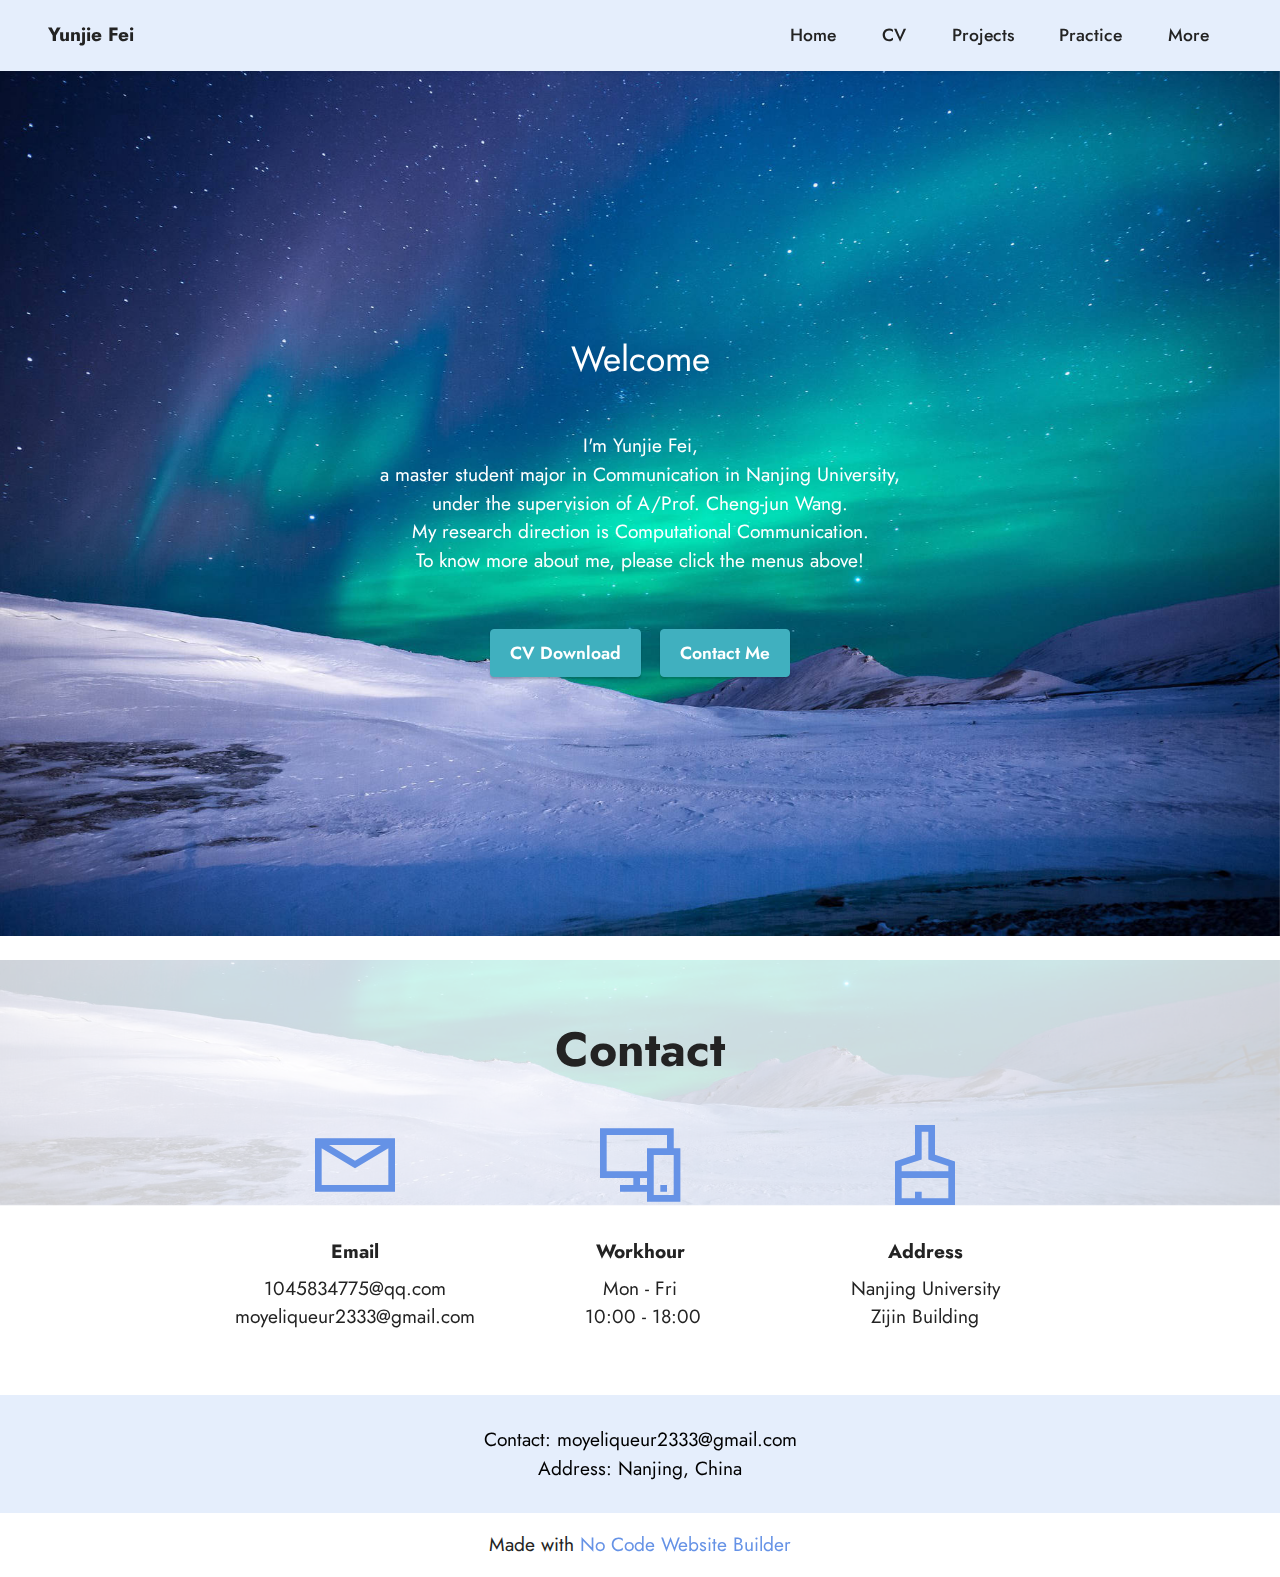
==== yunjiefei.github.io/index.html @ 1ffceb38 "Add files via upload" ====
<!DOCTYPE html>
<html  >
<head>
  <!-- Site made with Mobirise Website Builder v5.6.13, https://mobirise.com -->
  <meta charset="UTF-8">
  <meta http-equiv="X-UA-Compatible" content="IE=edge">
  <meta name="generator" content="Mobirise v5.6.13, mobirise.com">
  <meta name="twitter:card" content="summary_large_image"/>
  <meta name="twitter:image:src" content="">
  <meta property="og:image" content="">
  <meta name="twitter:title" content="Home">
  <meta name="viewport" content="width=device-width, initial-scale=1, minimum-scale=1">
  <link rel="shortcut icon" href="assets/images/logo.png" type="image/x-icon">
  <meta name="description" content="">
  
  
  <title>Home</title>
  <link rel="stylesheet" href="assets/web/assets/mobirise-icons2/mobirise2.css">
  <link rel="stylesheet" href="assets/bootstrap/css/bootstrap.min.css">
  <link rel="stylesheet" href="assets/bootstrap/css/bootstrap-grid.min.css">
  <link rel="stylesheet" href="assets/bootstrap/css/bootstrap-reboot.min.css">
  <link rel="stylesheet" href="assets/parallax/jarallax.css">
  <link rel="stylesheet" href="assets/dropdown/css/style.css">
  <link rel="stylesheet" href="assets/socicon/css/styles.css">
  <link rel="stylesheet" href="assets/theme/css/style.css">
  <link rel="preload" href="https://fonts.googleapis.com/css?family=Jost:100,200,300,400,500,600,700,800,900,100i,200i,300i,400i,500i,600i,700i,800i,900i&display=swap" as="style" onload="this.onload=null;this.rel='stylesheet'">
  <noscript><link rel="stylesheet" href="https://fonts.googleapis.com/css?family=Jost:100,200,300,400,500,600,700,800,900,100i,200i,300i,400i,500i,600i,700i,800i,900i&display=swap"></noscript>
  <link rel="preload" as="style" href="assets/mobirise/css/mbr-additional.css"><link rel="stylesheet" href="assets/mobirise/css/mbr-additional.css" type="text/css">
  
  
  
  
</head>
<body>
  
  <section data-bs-version="5.1" class="menu menu1 cid-thtM3YUhGp" once="menu" id="menu1-1f">
    

    <nav class="navbar navbar-dropdown navbar-fixed-top navbar-expand-lg">
        <div class="container-fluid">
            <div class="navbar-brand">
                
                <span class="navbar-caption-wrap"><a class="navbar-caption text-black display-7" href="https://mobiri.se">Yunjie Fei</a></span>
            </div>
            <button class="navbar-toggler" type="button" data-toggle="collapse" data-bs-toggle="collapse" data-target="#navbarSupportedContent" data-bs-target="#navbarSupportedContent" aria-controls="navbarNavAltMarkup" aria-expanded="false" aria-label="Toggle navigation">
                <div class="hamburger">
                    <span></span>
                    <span></span>
                    <span></span>
                    <span></span>
                </div>
            </button>
            <div class="collapse navbar-collapse" id="navbarSupportedContent">
                <ul class="navbar-nav nav-dropdown nav-right" data-app-modern-menu="true"><li class="nav-item"><a class="nav-link link text-black text-primary display-4" href="index.html">Home</a></li>
                    <li class="nav-item"><a class="nav-link link text-black text-primary display-4" href="page1.html">CV</a></li><li class="nav-item"><a class="nav-link link text-black text-primary display-4" href="page2.html">Projects</a></li><li class="nav-item"><a class="nav-link link text-black text-primary display-4" href="page3.html">Practice</a></li>
                    <li class="nav-item"><a class="nav-link link text-black text-primary display-4" href="page4.html">More</a>
                    </li></ul>
                
                
            </div>
        </div>
    </nav>
</section>

<section data-bs-version="5.1" class="header1 cid-s48MCQYojq mbr-fullscreen mbr-parallax-background" id="header1-f">

    

    <div class="mbr-overlay" style="opacity: 0; background-color: rgb(255, 255, 255);"></div>

    <div class="align-center container">
        <div class="row justify-content-center">
            <div class="col-12 col-lg-8">
                <h1 class="mbr-section-title mbr-fonts-style mb-3 display-5">Welcome</h1>
                
                <p class="mbr-text mbr-fonts-style display-7"><br>I'm Yunjie Fei, <br>a master student major in Communication in Nanjing University,<br>under the supervision of A/Prof. Cheng-jun Wang.<br>My research direction is Computational Communication.<br>To know more about me, please click the menus above!<br><br></p>
                <div class="mbr-section-btn mt-3"><a class="btn btn-success display-4" href="assets/files/.pdf">CV Download</a> <a class="btn btn-success display-4" href="index.html#features1-l">Contact Me</a></div>
            </div>
        </div>
    </div>
</section>

<section data-bs-version="5.1" class="features1 cid-thstaQ5PA2 mbr-parallax-background" id="features1-l">
    

    
    <div class="mbr-overlay" style="opacity: 0.8; background-color: rgb(255, 255, 255);">
    </div>
    <div class="container">
        <div class="row">
            <div class="col-12 col-lg-9">
                <h3 class="mbr-section-title mbr-fonts-style align-center mb-0 display-2">
                    <strong>Contact</strong></h3>
                
            </div>
        </div>
        <div class="row">
            <div class="card col-12 col-md-6 col-lg-3">
                <div class="card-wrapper">
                    <div class="card-box align-center">
                        <div class="iconfont-wrapper">
                            <span class="mbr-iconfont mobi-mbri-letter mobi-mbri"></span>
                        </div>
                        <h5 class="card-title mbr-fonts-style display-7"><strong>Email</strong></h5>
                        <p class="card-text mbr-fonts-style display-7">1045834775@qq.com<br>moyeliqueur2333@gmail.com</p>
                    </div>
                </div>
            </div>
            <div class="card col-12 col-md-6 col-lg-3">
                <div class="card-wrapper">
                    <div class="card-box align-center">
                        <div class="iconfont-wrapper">
                            <span class="mbr-iconfont mobi-mbri-responsive-2 mobi-mbri"></span>
                        </div>
                        <h5 class="card-title mbr-fonts-style display-7"><strong>Workhour</strong></h5>
                        <p class="card-text mbr-fonts-style display-7">Mon - Fri<br>&nbsp;10:00 - 18:00</p>
                    </div>
                </div>
            </div>
            <div class="card col-12 col-md-6 col-lg-3">
                <div class="card-wrapper">
                    <div class="card-box align-center">
                        <div class="iconfont-wrapper">
                            <span class="mbr-iconfont mobi-mbri-website-theme-2 mobi-mbri"></span>
                        </div>
                        <h5 class="card-title mbr-fonts-style display-7"><strong>Address</strong></h5>
                        <p class="card-text mbr-fonts-style display-7">Nanjing University<br>Zijin&nbsp;Building</p>
                    </div>
                </div>
            </div>
            
        </div>
    </div>
</section>

<section data-bs-version="5.1" class="footer7 cid-thtQmMXb8E" once="footers" id="footer7-1h">

    

    

    <div class="container">
        <div class="media-container-row align-center mbr-white">
            <div class="col-12">
                <p class="mbr-text mb-0 mbr-fonts-style display-7">Contact: moyeliqueur2333@gmail.com<br>Address: Nanjing, China<br></p>
            </div>
        </div>
    </div>
</section><section class="display-7" style="padding: 0;align-items: center;justify-content: center;flex-wrap: wrap;    align-content: center;display: flex;position: relative;height: 4rem;"><a href="https://mobiri.se/2869797" style="flex: 1 1;height: 4rem;position: absolute;width: 100%;z-index: 1;"><img alt="" style="height: 4rem;" src="[data-uri]"></a><p style="margin: 0;text-align: center;" class="display-7">Made with &#8204;</p><a style="z-index:1" href="https://mobirise.com/builder/no-code-website-builder.html">No Code Website Builder</a></section><script src="assets/bootstrap/js/bootstrap.bundle.min.js"></script>  <script src="assets/parallax/jarallax.js"></script>  <script src="assets/smoothscroll/smooth-scroll.js"></script>  <script src="assets/ytplayer/index.js"></script>  <script src="assets/dropdown/js/navbar-dropdown.js"></script>  <script src="assets/theme/js/script.js"></script>  
  
  
</body>
</html>
---- yunjiefei.github.io/assets/web/assets/mobirise-icons2/mobirise2.css ----
@font-face {
  font-family: 'Moririse2';
  font-display: swap;
  src:  url('mobirise2.eot?f2bix4');
  src:  url('mobirise2.eot?f2bix4#iefix') format('embedded-opentype'),
    url('mobirise2.ttf?f2bix4') format('truetype'),
    url('mobirise2.woff?f2bix4') format('woff'),
    url('mobirise2.svg?f2bix4#mobirise2') format('svg');
  font-weight: normal;
  font-style: normal;
}

[class^="mobi-"], [class*=" mobi-"] {
  /* use !important to prevent issues with browser extensions that change fonts */
  font-family: 'Moririse2' !important;
  speak: none;
  font-style: normal;
  font-weight: normal;
  font-variant: normal;
  text-transform: none;
  line-height: 1;

  /* Better Font Rendering =========== */
  -webkit-font-smoothing: antialiased;
  -moz-osx-font-smoothing: grayscale;
}

.mobi-mbri-add-submenu:before {
  content: "\e900";
}
.mobi-mbri-alert:before {
  content: "\e901";
}
.mobi-mbri-align-center:before {
  content: "\e902";
}
.mobi-mbri-align-justify:before {
  content: "\e903";
}
.mobi-mbri-align-left:before {
  content: "\e904";
}
.mobi-mbri-align-right:before {
  content: "\e905";
}
.mobi-mbri-android:before {
  content: "\e906";
}
.mobi-mbri-apple:before {
  content: "\e907";
}
.mobi-mbri-arrow-down:before {
  content: "\e908";
}
.mobi-mbri-arrow-next:before {
  content: "\e909";
}
.mobi-mbri-arrow-prev:before {
  content: "\e90a";
}
.mobi-mbri-arrow-up:before {
  content: "\e90b";
}
.mobi-mbri-bold:before {
  content: "\e90c";
}
.mobi-mbri-bookmark:before {
  content: "\e90d";
}
.mobi-mbri-bootstrap:before {
  content: "\e90e";
}
.mobi-mbri-briefcase:before {
  content: "\e90f";
}
.mobi-mbri-browse:before {
  content: "\e910";
}
.mobi-mbri-bulleted-list:before {
  content: "\e911";
}
.mobi-mbri-calendar:before {
  content: "\e912";
}
.mobi-mbri-camera:before {
  content: "\e913";
}
.mobi-mbri-cart-add:before {
  content: "\e914";
}
.mobi-mbri-cart-full:before {
  content: "\e915";
}
.mobi-mbri-cash:before {
  content: "\e916";
}
.mobi-mbri-change-style:before {
  content: "\e917";
}
.mobi-mbri-chat:before {
  content: "\e918";
}
.mobi-mbri-clock:before {
  content: "\e919";
}
.mobi-mbri-close:before {
  content: "\e91a";
}
.mobi-mbri-cloud:before {
  content: "\e91b";
}
.mobi-mbri-code:before {
  content: "\e91c";
}
.mobi-mbri-contact-form:before {
  content: "\e91d";
}
.mobi-mbri-credit-card:before {
  content: "\e91e";
}
.mobi-mbri-cursor-click:before {
  content: "\e91f";
}
.mobi-mbri-cust-feedback:before {
  content: "\e920";
}
.mobi-mbri-database:before {
  content: "\e921";
}
.mobi-mbri-delivery:before {
  content: "\e922";
}
.mobi-mbri-desktop:before {
  content: "\e923";
}
.mobi-mbri-devices:before {
  content: "\e924";
}
.mobi-mbri-down:before {
  content: "\e925";
}
.mobi-mbri-download-2:before {
  content: "\e926";
}
.mobi-mbri-download:before {
  content: "\e927";
}
.mobi-mbri-drag-n-drop-2:before {
  content: "\e928";
}
.mobi-mbri-drag-n-drop:before {
  content: "\e929";
}
.mobi-mbri-edit-2:before {
  content: "\e92a";
}
.mobi-mbri-edit:before {
  content: "\e92b";
}
.mobi-mbri-error:before {
  content: "\e92c";
}
.mobi-mbri-extension:before {
  content: "\e92d";
}
.mobi-mbri-features:before {
  content: "\e92e";
}
.mobi-mbri-file:before {
  content: "\e92f";
}
.mobi-mbri-flag:before {
  content: "\e930";
}
.mobi-mbri-folder:before {
  content: "\e931";
}
.mobi-mbri-gift:before {
  content: "\e932";
}
.mobi-mbri-github:before {
  content: "\e933";
}
.mobi-mbri-globe-2:before {
  content: "\e934";
}
.mobi-mbri-globe:before {
  content: "\e935";
}
.mobi-mbri-growing-chart:before {
  content: "\e936";
}
.mobi-mbri-hearth:before {
  content: "\e937";
}
.mobi-mbri-help:before {
  content: "\e938";
}
.mobi-mbri-home:before {
  content: "\e939";
}
.mobi-mbri-hot-cup:before {
  content: "\e93a";
}
.mobi-mbri-idea:before {
  content: "\e93b";
}
.mobi-mbri-image-gallery:before {
  content: "\e93c";
}
.mobi-mbri-image-slider:before {
  content: "\e93d";
}
.mobi-mbri-info:before {
  content: "\e93e";
}
.mobi-mbri-italic:before {
  content: "\e93f";
}
.mobi-mbri-key:before {
  content: "\e940";
}
.mobi-mbri-laptop:before {
  content: "\e941";
}
.mobi-mbri-layers:before {
  content: "\e942";
}
.mobi-mbri-left-right:before {
  content: "\e943";
}
.mobi-mbri-left:before {
  content: "\e944";
}
.mobi-mbri-letter:before {
  content: "\e945";
}
.mobi-mbri-like:before {
  content: "\e946";
}
.mobi-mbri-link:before {
  content: "\e947";
}
.mobi-mbri-lock:before {
  content: "\e948";
}
.mobi-mbri-login:before {
  content: "\e949";
}
.mobi-mbri-logout:before {
  content: "\e94a";
}
.mobi-mbri-magic-stick:before {
  content: "\e94b";
}
.mobi-mbri-map-pin:before {
  content: "\e94c";
}
.mobi-mbri-menu:before {
  content: "\e94d";
}
.mobi-mbri-mobile-2:before {
  content: "\e94e";
}
.mobi-mbri-mobile-horizontal:before {
  content: "\e94f";
}
.mobi-mbri-mobile:before {
  content: "\e950";
}
.mobi-mbri-mobirise:before {
  content: "\e951";
}
.mobi-mbri-more-horizontal:before {
  content: "\e952";
}
.mobi-mbri-more-vertical:before {
  content: "\e953";
}
.mobi-mbri-music:before {
  content: "\e954";
}
.mobi-mbri-new-file:before {
  content: "\e955";
}
.mobi-mbri-numbered-list:before {
  content: "\e956";
}
.mobi-mbri-opened-folder:before {
  content: "\e957";
}
.mobi-mbri-pages:before {
  content: "\e958";
}
.mobi-mbri-paper-plane:before {
  content: "\e959";
}
.mobi-mbri-paperclip:before {
  content: "\e95a";
}
.mobi-mbri-phone:before {
  content: "\e95b";
}
.mobi-mbri-photo:before {
  content: "\e95c";
}
.mobi-mbri-photos:before {
  content: "\e95d";
}
.mobi-mbri-pin:before {
  content: "\e95e";
}
.mobi-mbri-play:before {
  content: "\e95f";
}
.mobi-mbri-plus:before {
  content: "\e960";
}
.mobi-mbri-preview:before {
  content: "\e961";
}
.mobi-mbri-print:before {
  content: "\e962";
}
.mobi-mbri-protect:before {
  content: "\e963";
}
.mobi-mbri-question:before {
  content: "\e964";
}
.mobi-mbri-quote-left:before {
  content: "\e965";
}
.mobi-mbri-quote-right:before {
  content: "\e966";
}
.mobi-mbri-redo:before {
  content: "\e967";
}
.mobi-mbri-refresh:before {
  content: "\e968";
}
.mobi-mbri-responsive-2:before {
  content: "\e969";
}
.mobi-mbri-responsive:before {
  content: "\e96a";
}
.mobi-mbri-right:before {
  content: "\e96b";
}
.mobi-mbri-rocket:before {
  content: "\e96c";
}
.mobi-mbri-sad-face:before {
  content: "\e96d";
}
.mobi-mbri-sale:before {
  content: "\e96e";
}
.mobi-mbri-save:before {
  content: "\e96f";
}
.mobi-mbri-search:before {
  content: "\e970";
}
.mobi-mbri-setting-2:before {
  content: "\e971";
}
.mobi-mbri-setting-3:before {
  content: "\e972";
}
.mobi-mbri-setting:before {
  content: "\e973";
}
.mobi-mbri-share:before {
  content: "\e974";
}
.mobi-mbri-shopping-bag:before {
  content: "\e975";
}
.mobi-mbri-shopping-basket:before {
  content: "\e976";
}
.mobi-mbri-shopping-cart:before {
  content: "\e977";
}
.mobi-mbri-sites:before {
  content: "\e978";
}
.mobi-mbri-smile-face:before {
  content: "\e979";
}
.mobi-mbri-speed:before {
  content: "\e97a";
}
.mobi-mbri-star:before {
  content: "\e97b";
}
.mobi-mbri-success:before {
  content: "\e97c";
}
.mobi-mbri-sun:before {
  content: "\e97d";
}
.mobi-mbri-sun2:before {
  content: "\e97e";
}
.mobi-mbri-tablet-vertical:before {
  content: "\e97f";
}
.mobi-mbri-tablet:before {
  content: "\e980";
}
.mobi-mbri-target:before {
  content: "\e981";
}
.mobi-mbri-timer:before {
  content: "\e982";
}
.mobi-mbri-to-ftp:before {
  content: "\e983";
}
.mobi-mbri-to-local-drive:before {
  content: "\e984";
}
.mobi-mbri-touch-swipe:before {
  content: "\e985";
}
.mobi-mbri-touch:before {
  content: "\e986";
}
.mobi-mbri-trash:before {
  content: "\e987";
}
.mobi-mbri-underline:before {
  content: "\e988";
}
.mobi-mbri-undo:before {
  content: "\e989";
}
.mobi-mbri-unlink:before {
  content: "\e98a";
}
.mobi-mbri-unlock:before {
  content: "\e98b";
}
.mobi-mbri-up-down:before {
  content: "\e98c";
}
.mobi-mbri-up:before {
  content: "\e98d";
}
.mobi-mbri-update:before {
  content: "\e98e";
}
.mobi-mbri-upload-2:before {
  content: "\e98f";
}
.mobi-mbri-upload:before {
  content: "\e990";
}
.mobi-mbri-user-2:before {
  content: "\e991";
}
.mobi-mbri-user:before {
  content: "\e992";
}
.mobi-mbri-users:before {
  content: "\e993";
}
.mobi-mbri-video-play:before {
  content: "\e994";
}
.mobi-mbri-video:before {
  content: "\e995";
}
.mobi-mbri-watch:before {
  content: "\e996";
}
.mobi-mbri-website-theme-2:before {
  content: "\e997";
}
.mobi-mbri-website-theme:before {
  content: "\e998";
}
.mobi-mbri-wifi:before {
  content: "\e999";
}
.mobi-mbri-windows:before {
  content: "\e99a";
}
.mobi-mbri-zoom-in:before {
  content: "\e99b";
}
.mobi-mbri-zoom-out:before {
  content: "\e99c";
}
---- yunjiefei.github.io/assets/parallax/jarallax.css ----
.jarallax {
    position: relative;
    z-index: 0;
}
.jarallax > .jarallax-img {
    position: absolute;
    object-fit: cover;
    /* support for plugin https://github.com/bfred-it/object-fit-images */
    font-family: 'object-fit: cover;';
    top: 0;
    left: 0;
    width: 100%;
    height: 100%;
    z-index: -1;
}
---- yunjiefei.github.io/assets/dropdown/css/style.css ----
.navbar-dropdown {
  left: 0;
  padding: 0;
  position: absolute;
  right: 0;
  top: 0;
  transition: all 0.45s ease;
  z-index: 1030;
  background: #282828; }
  .navbar-dropdown .navbar-logo {
    margin-right: 0.8rem;
    transition: margin 0.3s ease-in-out;
    vertical-align: middle; }
    .navbar-dropdown .navbar-logo img {
      height: 3.125rem;
      transition: all 0.3s ease-in-out; }
    .navbar-dropdown .navbar-logo.mbr-iconfont {
      font-size: 3.125rem;
      line-height: 3.125rem; }
  .navbar-dropdown .navbar-caption {
    font-weight: 700;
    white-space: normal;
    vertical-align: -4px;
    line-height: 3.125rem !important; }
    .navbar-dropdown .navbar-caption, .navbar-dropdown .navbar-caption:hover {
      color: inherit;
      text-decoration: none; }
  .navbar-dropdown .mbr-iconfont + .navbar-caption {
    vertical-align: -1px; }
  .navbar-dropdown.navbar-fixed-top {
    position: fixed; }
  .navbar-dropdown .navbar-brand span {
    vertical-align: -4px; }
  .navbar-dropdown.bg-color.transparent {
    background: none; }
  .navbar-dropdown.navbar-short .navbar-brand {
    padding: 0.625rem 0; }
    .navbar-dropdown.navbar-short .navbar-brand span {
      vertical-align: -1px; }
  .navbar-dropdown.navbar-short .navbar-caption {
    line-height: 2.375rem !important;
    vertical-align: -2px; }
  .navbar-dropdown.navbar-short .navbar-logo {
    margin-right: 0.5rem; }
    .navbar-dropdown.navbar-short .navbar-logo img {
      height: 2.375rem; }
    .navbar-dropdown.navbar-short .navbar-logo.mbr-iconfont {
      font-size: 2.375rem;
      line-height: 2.375rem; }
  .navbar-dropdown.navbar-short .mbr-table-cell {
    height: 3.625rem; }
  .navbar-dropdown .navbar-close {
    left: 0.6875rem;
    position: fixed;
    top: 0.75rem;
    z-index: 1000; }
  .navbar-dropdown .hamburger-icon {
    content: "";
    display: inline-block;
    vertical-align: middle;
    width: 16px;
    -webkit-box-shadow: 0 -6px 0 1px #282828,0 0 0 1px #282828,0 6px 0 1px #282828;
    -moz-box-shadow: 0 -6px 0 1px #282828,0 0 0 1px #282828,0 6px 0 1px #282828;
    box-shadow: 0 -6px 0 1px #282828,0 0 0 1px #282828,0 6px 0 1px #282828; }

.dropdown-menu .dropdown-toggle[data-toggle="dropdown-submenu"]::after {
  border-bottom: 0.35em solid transparent;
  border-left: 0.35em solid;
  border-right: 0;
  border-top: 0.35em solid transparent;
  margin-left: 0.3rem; }

.dropdown-menu .dropdown-item:focus {
  outline: 0; }

.nav-dropdown {
  font-size: 0.75rem;
  font-weight: 500;
  height: auto !important; }
  .nav-dropdown .nav-btn {
    padding-left: 1rem; }
  .nav-dropdown .link {
    margin: .667em 1.667em;
    font-weight: 500;
    padding: 0;
    transition: color .2s ease-in-out; }
    .nav-dropdown .link.dropdown-toggle {
      margin-right: 2.583em; }
      .nav-dropdown .link.dropdown-toggle::after {
        margin-left: .25rem;
        border-top: 0.35em solid;
        border-right: 0.35em solid transparent;
        border-left: 0.35em solid transparent;
        border-bottom: 0; }
      .nav-dropdown .link.dropdown-toggle[aria-expanded="true"] {
        margin: 0;
        padding: 0.667em 3.263em  0.667em 1.667em; }
  .nav-dropdown .link::after,
  .nav-dropdown .dropdown-item::after {
    color: inherit; }
  .nav-dropdown .btn {
    font-size: 0.75rem;
    font-weight: 700;
    letter-spacing: 0;
    margin-bottom: 0;
    padding-left: 1.25rem;
    padding-right: 1.25rem; }
  .nav-dropdown .dropdown-menu {
    border-radius: 0;
    border: 0;
    left: 0;
    margin: 0;
    padding-bottom: 1.25rem;
    padding-top: 1.25rem;
    position: relative; }
  .nav-dropdown .dropdown-submenu {
    margin-left: 0.125rem;
    top: 0; }
  .nav-dropdown .dropdown-item {
    font-weight: 500;
    line-height: 2;
    padding: 0.3846em 4.615em 0.3846em 1.5385em;
    position: relative;
    transition: color .2s ease-in-out, background-color .2s ease-in-out; }
    .nav-dropdown .dropdown-item::after {
      margin-top: -0.3077em;
      position: absolute;
      right: 1.1538em;
      top: 50%; }
    .nav-dropdown .dropdown-item:focus, .nav-dropdown .dropdown-item:hover {
      background: none; }

@media (max-width: 767px) {
  .nav-dropdown.navbar-toggleable-sm {
    bottom: 0;
    display: none;
    left: 0;
    overflow-x: hidden;
    position: fixed;
    top: 0;
    transform: translateX(-100%);
    -ms-transform: translateX(-100%);
    -webkit-transform: translateX(-100%);
    width: 18.75rem;
    z-index: 999; } }
.nav-dropdown.navbar-toggleable-xl {
  bottom: 0;
  display: none;
  left: 0;
  overflow-x: hidden;
  position: fixed;
  top: 0;
  transform: translateX(-100%);
  -ms-transform: translateX(-100%);
  -webkit-transform: translateX(-100%);
  width: 18.75rem;
  z-index: 999; }

.nav-dropdown-sm {
  display: block !important;
  overflow-x: hidden;
  overflow: auto;
  padding-top: 3.875rem; }
  .nav-dropdown-sm::after {
    content: "";
    display: block;
    height: 3rem;
    width: 100%; }
  .nav-dropdown-sm.collapse.in ~ .navbar-close {
    display: block !important; }
  .nav-dropdown-sm.collapsing, .nav-dropdown-sm.collapse.in {
    transform: translateX(0);
    -ms-transform: translateX(0);
    -webkit-transform: translateX(0);
    transition: all 0.25s ease-out;
    -webkit-transition: all 0.25s ease-out;
    background: #282828; }
  .nav-dropdown-sm.collapsing[aria-expanded="false"] {
    transform: translateX(-100%);
    -ms-transform: translateX(-100%);
    -webkit-transform: translateX(-100%); }
  .nav-dropdown-sm .nav-item {
    display: block;
    margin-left: 0 !important;
    padding-left: 0; }
  .nav-dropdown-sm .link,
  .nav-dropdown-sm .dropdown-item {
    border-top: 1px dotted rgba(255, 255, 255, 0.1);
    font-size: 0.8125rem;
    line-height: 1.6;
    margin: 0 !important;
    padding: 0.875rem 2.4rem 0.875rem 1.5625rem !important;
    position: relative;
    white-space: normal; }
    .nav-dropdown-sm .link:focus, .nav-dropdown-sm .link:hover,
    .nav-dropdown-sm .dropdown-item:focus,
    .nav-dropdown-sm .dropdown-item:hover {
      background: rgba(0, 0, 0, 0.2) !important;
      color: #c0a375; }
  .nav-dropdown-sm .nav-btn {
    position: relative;
    padding: 1.5625rem 1.5625rem 0 1.5625rem; }
    .nav-dropdown-sm .nav-btn::before {
      border-top: 1px dotted rgba(255, 255, 255, 0.1);
      content: "";
      left: 0;
      position: absolute;
      top: 0;
      width: 100%; }
    .nav-dropdown-sm .nav-btn + .nav-btn {
      padding-top: 0.625rem; }
      .nav-dropdown-sm .nav-btn + .nav-btn::before {
        display: none; }
  .nav-dropdown-sm .btn {
    padding: 0.625rem 0; }
  .nav-dropdown-sm .dropdown-toggle[data-toggle="dropdown-submenu"]::after {
    margin-left: .25rem;
    border-top: 0.35em solid;
    border-right: 0.35em solid transparent;
    border-left: 0.35em solid transparent;
    border-bottom: 0; }
  .nav-dropdown-sm .dropdown-toggle[data-toggle="dropdown-submenu"][aria-expanded="true"]::after {
    border-top: 0;
    border-right: 0.35em solid transparent;
    border-left: 0.35em solid transparent;
    border-bottom: 0.35em solid; }
  .nav-dropdown-sm .dropdown-menu {
    margin: 0;
    padding: 0;
    position: relative;
    top: 0;
    left: 0;
    width: 100%;
    border: 0;
    float: none;
    border-radius: 0;
    background: none; }
  .nav-dropdown-sm .dropdown-submenu {
    left: 100%;
    margin-left: 0.125rem;
    margin-top: -1.25rem;
    top: 0; }

.navbar-toggleable-sm .nav-dropdown .dropdown-menu {
  position: absolute; }

.navbar-toggleable-sm .nav-dropdown .dropdown-submenu {
  left: 100%;
  margin-left: 0.125rem;
  margin-top: -1.25rem;
  top: 0; }

.navbar-toggleable-sm.opened .nav-dropdown .dropdown-menu {
  position: relative; }

.navbar-toggleable-sm.opened .nav-dropdown .dropdown-submenu {
  left: 0;
  margin-left: 00rem;
  margin-top: 0rem;
  top: 0; }

.is-builder .nav-dropdown.collapsing {
  transition: none !important; }
---- yunjiefei.github.io/assets/socicon/css/styles.css ----
@charset "UTF-8";

@font-face {
  font-family: 'Socicon';
  src:  url('../fonts/socicon.eot');
  src:  url('../fonts/socicon.eot?#iefix') format('embedded-opentype'),
    url('../fonts/socicon.woff2') format('woff2'),
    url('../fonts/socicon.ttf') format('truetype'),
    url('../fonts/socicon.woff') format('woff'),
    url('../fonts/socicon.svg#socicon') format('svg');
  font-weight: normal;
  font-style: normal;
  font-display: swap;
}

[data-icon]:before {
  font-family: "socicon" !important;
  content: attr(data-icon);
  font-style: normal !important;
  font-weight: normal !important;
  font-variant: normal !important;
  text-transform: none !important;
  speak: none;
  line-height: 1;
  -webkit-font-smoothing: antialiased;
  -moz-osx-font-smoothing: grayscale;
}

[class^="socicon-"], [class*=" socicon-"] {
  /* use !important to prevent issues with browser extensions that change fonts */
  font-family: 'Socicon' !important;
  speak: none;
  font-style: normal;
  font-weight: normal;
  font-variant: normal;
  text-transform: none;
  line-height: 1;

  /* Better Font Rendering =========== */
  -webkit-font-smoothing: antialiased;
  -moz-osx-font-smoothing: grayscale;
}

.socicon-eitaa:before {
  content: "\e97c";
}
.socicon-soroush:before {
  content: "\e97d";
}
.socicon-bale:before {
  content: "\e97e";
}
.socicon-zazzle:before {
  content: "\e97b";
}
.socicon-society6:before {
  content: "\e97a";
}
.socicon-redbubble:before {
  content: "\e979";
}
.socicon-avvo:before {
  content: "\e978";
}
.socicon-stitcher:before {
  content: "\e977";
}
.socicon-googlehangouts:before {
  content: "\e974";
}
.socicon-dlive:before {
  content: "\e975";
}
.socicon-vsco:before {
  content: "\e976";
}
.socicon-flipboard:before {
  content: "\e973";
}
.socicon-ubuntu:before {
  content: "\e958";
}
.socicon-artstation:before {
  content: "\e959";
}
.socicon-invision:before {
  content: "\e95a";
}
.socicon-torial:before {
  content: "\e95b";
}
.socicon-collectorz:before {
  content: "\e95c";
}
.socicon-seenthis:before {
  content: "\e95d";
}
.socicon-googleplaymusic:before {
  content: "\e95e";
}
.socicon-debian:before {
  content: "\e95f";
}
.socicon-filmfreeway:before {
  content: "\e960";
}
.socicon-gnome:before {
  content: "\e961";
}
.socicon-itchio:before {
  content: "\e962";
}
.socicon-jamendo:before {
  content: "\e963";
}
.socicon-mix:before {
  content: "\e964";
}
.socicon-sharepoint:before {
  content: "\e965";
}
.socicon-tinder:before {
  content: "\e966";
}
.socicon-windguru:before {
  content: "\e967";
}
.socicon-cdbaby:before {
  content: "\e968";
}
.socicon-elementaryos:before {
  content: "\e969";
}
.socicon-stage32:before {
  content: "\e96a";
}
.socicon-tiktok:before {
  content: "\e96b";
}
.socicon-gitter:before {
  content: "\e96c";
}
.socicon-letterboxd:before {
  content: "\e96d";
}
.socicon-threema:before {
  content: "\e96e";
}
.socicon-splice:before {
  content: "\e96f";
}
.socicon-metapop:before {
  content: "\e970";
}
.socicon-naver:before {
  content: "\e971";
}
.socicon-remote:before {
  content: "\e972";
}
.socicon-internet:before {
  content: "\e957";
}
.socicon-moddb:before {
  content: "\e94b";
}
.socicon-indiedb:before {
  content: "\e94c";
}
.socicon-traxsource:before {
  content: "\e94d";
}
.socicon-gamefor:before {
  content: "\e94e";
}
.socicon-pixiv:before {
  content: "\e94f";
}
.socicon-myanimelist:before {
  content: "\e950";
}
.socicon-blackberry:before {
  content: "\e951";
}
.socicon-wickr:before {
  content: "\e952";
}
.socicon-spip:before {
  content: "\e953";
}
.socicon-napster:before {
  content: "\e954";
}
.socicon-beatport:before {
  content: "\e955";
}
.socicon-hackerone:before {
  content: "\e956";
}
.socicon-hackernews:before {
  content: "\e946";
}
.socicon-smashwords:before {
  content: "\e947";
}
.socicon-kobo:before {
  content: "\e948";
}
.socicon-bookbub:before {
  content: "\e949";
}
.socicon-mailru:before {
  content: "\e94a";
}
.socicon-gitlab:before {
  content: "\e945";
}
.socicon-instructables:before {
  content: "\e944";
}
.socicon-portfolio:before {
  content: "\e943";
}
.socicon-codered:before {
  content: "\e940";
}
.socicon-origin:before {
  content: "\e941";
}
.socicon-nextdoor:before {
  content: "\e942";
}
.socicon-udemy:before {
  content: "\e93f";
}
.socicon-livemaster:before {
  content: "\e93e";
}
.socicon-crunchbase:before {
  content: "\e93b";
}
.socicon-homefy:before {
  content: "\e93c";
}
.socicon-calendly:before {
  content: "\e93d";
}
.socicon-realtor:before {
  content: "\e90f";
}
.socicon-tidal:before {
  content: "\e910";
}
.socicon-qobuz:before {
  content: "\e911";
}
.socicon-natgeo:before {
  content: "\e912";
}
.socicon-mastodon:before {
  content: "\e913";
}
.socicon-unsplash:before {
  content: "\e914";
}
.socicon-homeadvisor:before {
  content: "\e915";
}
.socicon-angieslist:before {
  content: "\e916";
}
.socicon-codepen:before {
  content: "\e917";
}
.socicon-slack:before {
  content: "\e918";
}
.socicon-openaigym:before {
  content: "\e919";
}
.socicon-logmein:before {
  content: "\e91a";
}
.socicon-fiverr:before {
  content: "\e91b";
}
.socicon-gotomeeting:before {
  content: "\e91c";
}
.socicon-aliexpress:before {
  content: "\e91d";
}
.socicon-guru:before {
  content: "\e91e";
}
.socicon-appstore:before {
  content: "\e91f";
}
.socicon-homes:before {
  content: "\e920";
}
.socicon-zoom:before {
  content: "\e921";
}
.socicon-alibaba:before {
  content: "\e922";
}
.socicon-craigslist:before {
  content: "\e923";
}
.socicon-wix:before {
  content: "\e924";
}
.socicon-redfin:before {
  content: "\e925";
}
.socicon-googlecalendar:before {
  content: "\e926";
}
.socicon-shopify:before {
  content: "\e927";
}
.socicon-freelancer:before {
  content: "\e928";
}
.socicon-seedrs:before {
  content: "\e929";
}
.socicon-bing:before {
  content: "\e92a";
}
.socicon-doodle:before {
  content: "\e92b";
}
.socicon-bonanza:before {
  content: "\e92c";
}
.socicon-squarespace:before {
  content: "\e92d";
}
.socicon-toptal:before {
  content: "\e92e";
}
.socicon-gust:before {
  content: "\e92f";
}
.socicon-ask:before {
  content: "\e930";
}
.socicon-trulia:before {
  content: "\e931";
}
.socicon-loomly:before {
  content: "\e932";
}
.socicon-ghost:before {
  content: "\e933";
}
.socicon-upwork:before {
  content: "\e934";
}
.socicon-fundable:before {
  content: "\e935";
}
.socicon-booking:before {
  content: "\e936";
}
.socicon-googlemaps:before {
  content: "\e937";
}
.socicon-zillow:before {
  content: "\e938";
}
.socicon-niconico:before {
  content: "\e939";
}
.socicon-toneden:before {
  content: "\e93a";
}
.socicon-augment:before {
  content: "\e908";
}
.socicon-bitbucket:before {
  content: "\e909";
}
.socicon-fyuse:before {
  content: "\e90a";
}
.socicon-yt-gaming:before {
  content: "\e90b";
}
.socicon-sketchfab:before {
  content: "\e90c";
}
.socicon-mobcrush:before {
  content: "\e90d";
}
.socicon-microsoft:before {
  content: "\e90e";
}
.socicon-pandora:before {
  content: "\e907";
}
.socicon-messenger:before {
  content: "\e906";
}
.socicon-gamewisp:before {
  content: "\e905";
}
.socicon-bloglovin:before {
  content: "\e904";
}
.socicon-tunein:before {
  content: "\e903";
}
.socicon-gamejolt:before {
  content: "\e901";
}
.socicon-trello:before {
  content: "\e902";
}
.socicon-spreadshirt:before {
  content: "\e900";
}
.socicon-500px:before {
  content: "\e000";
}
.socicon-8tracks:before {
  content: "\e001";
}
.socicon-airbnb:before {
  content: "\e002";
}
.socicon-alliance:before {
  content: "\e003";
}
.socicon-amazon:before {
  content: "\e004";
}
.socicon-amplement:before {
  content: "\e005";
}
.socicon-android:before {
  content: "\e006";
}
.socicon-angellist:before {
  content: "\e007";
}
.socicon-apple:before {
  content: "\e008";
}
.socicon-appnet:before {
  content: "\e009";
}
.socicon-baidu:before {
  content: "\e00a";
}
.socicon-bandcamp:before {
  content: "\e00b";
}
.socicon-battlenet:before {
  content: "\e00c";
}
.socicon-mixer:before {
  content: "\e00d";
}
.socicon-bebee:before {
  content: "\e00e";
}
.socicon-bebo:before {
  content: "\e00f";
}
.socicon-behance:before {
  content: "\e010";
}
.socicon-blizzard:before {
  content: "\e011";
}
.socicon-blogger:before {
  content: "\e012";
}
.socicon-buffer:before {
  content: "\e013";
}
.socicon-chrome:before {
  content: "\e014";
}
.socicon-coderwall:before {
  content: "\e015";
}
.socicon-curse:before {
  content: "\e016";
}
.socicon-dailymotion:before {
  content: "\e017";
}
.socicon-deezer:before {
  content: "\e018";
}
.socicon-delicious:before {
  content: "\e019";
}
.socicon-deviantart:before {
  content: "\e01a";
}
.socicon-diablo:before {
  content: "\e01b";
}
.socicon-digg:before {
  content: "\e01c";
}
.socicon-discord:before {
  content: "\e01d";
}
.socicon-disqus:before {
  content: "\e01e";
}
.socicon-douban:before {
  content: "\e01f";
}
.socicon-draugiem:before {
  content: "\e020";
}
.socicon-dribbble:before {
  content: "\e021";
}
.socicon-drupal:before {
  content: "\e022";
}
.socicon-ebay:before {
  content: "\e023";
}
.socicon-ello:before {
  content: "\e024";
}
.socicon-endomodo:before {
  content: "\e025";
}
.socicon-envato:before {
  content: "\e026";
}
.socicon-etsy:before {
  content: "\e027";
}
.socicon-facebook:before {
  content: "\e028";
}
.socicon-feedburner:before {
  content: "\e029";
}
.socicon-filmweb:before {
  content: "\e02a";
}
.socicon-firefox:before {
  content: "\e02b";
}
.socicon-flattr:before {
  content: "\e02c";
}
.socicon-flickr:before {
  content: "\e02d";
}
.socicon-formulr:before {
  content: "\e02e";
}
.socicon-forrst:before {
  content: "\e02f";
}
.socicon-foursquare:before {
  content: "\e030";
}
.socicon-friendfeed:before {
  content: "\e031";
}
.socicon-github:before {
  content: "\e032";
}
.socicon-goodreads:before {
  content: "\e033";
}
.socicon-google:before {
  content: "\e034";
}
.socicon-googlescholar:before {
  content: "\e035";
}
.socicon-googlegroups:before {
  content: "\e036";
}
.socicon-googlephotos:before {
  content: "\e037";
}
.socicon-googleplus:before {
  content: "\e038";
}
.socicon-grooveshark:before {
  content: "\e039";
}
.socicon-hackerrank:before {
  content: "\e03a";
}
.socicon-hearthstone:before {
  content: "\e03b";
}
.socicon-hellocoton:before {
  content: "\e03c";
}
.socicon-heroes:before {
  content: "\e03d";
}
.socicon-smashcast:before {
  content: "\e03e";
}
.socicon-horde:before {
  content: "\e03f";
}
.socicon-houzz:before {
  content: "\e040";
}
.socicon-icq:before {
  content: "\e041";
}
.socicon-identica:before {
  content: "\e042";
}
.socicon-imdb:before {
  content: "\e043";
}
.socicon-instagram:before {
  content: "\e044";
}
.socicon-issuu:before {
  content: "\e045";
}
.socicon-istock:before {
  content: "\e046";
}
.socicon-itunes:before {
  content: "\e047";
}
.socicon-keybase:before {
  content: "\e048";
}
.socicon-lanyrd:before {
  content: "\e049";
}
.socicon-lastfm:before {
  content: "\e04a";
}
.socicon-line:before {
  content: "\e04b";
}
.socicon-linkedin:before {
  content: "\e04c";
}
.socicon-livejournal:before {
  content: "\e04d";
}
.socicon-lyft:before {
  content: "\e04e";
}
.socicon-macos:before {
  content: "\e04f";
}
.socicon-mail:before {
  content: "\e050";
}
.socicon-medium:before {
  content: "\e051";
}
.socicon-meetup:before {
  content: "\e052";
}
.socicon-mixcloud:before {
  content: "\e053";
}
.socicon-modelmayhem:before {
  content: "\e054";
}
.socicon-mumble:before {
  content: "\e055";
}
.socicon-myspace:before {
  content: "\e056";
}
.socicon-newsvine:before {
  content: "\e057";
}
.socicon-nintendo:before {
  content: "\e058";
}
.socicon-npm:before {
  content: "\e059";
}
.socicon-odnoklassniki:before {
  content: "\e05a";
}
.socicon-openid:before {
  content: "\e05b";
}
.socicon-opera:before {
  content: "\e05c";
}
.socicon-outlook:before {
  content: "\e05d";
}
.socicon-overwatch:before {
  content: "\e05e";
}
.socicon-patreon:before {
  content: "\e05f";
}
.socicon-paypal:before {
  content: "\e060";
}
.socicon-periscope:before {
  content: "\e061";
}
.socicon-persona:before {
  content: "\e062";
}
.socicon-pinterest:before {
  content: "\e063";
}
.socicon-play:before {
  content: "\e064";
}
.socicon-player:before {
  content: "\e065";
}
.socicon-playstation:before {
  content: "\e066";
}
.socicon-pocket:before {
  content: "\e067";
}
.socicon-qq:before {
  content: "\e068";
}
.socicon-quora:before {
  content: "\e069";
}
.socicon-raidcall:before {
  content: "\e06a";
}
.socicon-ravelry:before {
  content: "\e06b";
}
.socicon-reddit:before {
  content: "\e06c";
}
.socicon-renren:before {
  content: "\e06d";
}
.socicon-researchgate:before {
  content: "\e06e";
}
.socicon-residentadvisor:before {
  content: "\e06f";
}
.socicon-reverbnation:before {
  content: "\e070";
}
.socicon-rss:before {
  content: "\e071";
}
.socicon-sharethis:before {
  content: "\e072";
}
.socicon-skype:before {
  content: "\e073";
}
.socicon-slideshare:before {
  content: "\e074";
}
.socicon-smugmug:before {
  content: "\e075";
}
.socicon-snapchat:before {
  content: "\e076";
}
.socicon-songkick:before {
  content: "\e077";
}
.socicon-soundcloud:before {
  content: "\e078";
}
.socicon-spotify:before {
  content: "\e079";
}
.socicon-stackexchange:before {
  content: "\e07a";
}
.socicon-stackoverflow:before {
  content: "\e07b";
}
.socicon-starcraft:before {
  content: "\e07c";
}
.socicon-stayfriends:before {
  content: "\e07d";
}
.socicon-steam:before {
  content: "\e07e";
}
.socicon-storehouse:before {
  content: "\e07f";
}
.socicon-strava:before {
  content: "\e080";
}
.socicon-streamjar:before {
  content: "\e081";
}
.socicon-stumbleupon:before {
  content: "\e082";
}
.socicon-swarm:before {
  content: "\e083";
}
.socicon-teamspeak:before {
  content: "\e084";
}
.socicon-teamviewer:before {
  content: "\e085";
}
.socicon-technorati:before {
  content: "\e086";
}
.socicon-telegram:before {
  content: "\e087";
}
.socicon-tripadvisor:before {
  content: "\e088";
}
.socicon-tripit:before {
  content: "\e089";
}
.socicon-triplej:before {
  content: "\e08a";
}
.socicon-tumblr:before {
  content: "\e08b";
}
.socicon-twitch:before {
  content: "\e08c";
}
.socicon-twitter:before {
  content: "\e08d";
}
.socicon-uber:before {
  content: "\e08e";
}
.socicon-ventrilo:before {
  content: "\e08f";
}
.socicon-viadeo:before {
  content: "\e090";
}
.socicon-viber:before {
  content: "\e091";
}
.socicon-viewbug:before {
  content: "\e092";
}
.socicon-vimeo:before {
  content: "\e093";
}
.socicon-vine:before {
  content: "\e094";
}
.socicon-vkontakte:before {
  content: "\e095";
}
.socicon-warcraft:before {
  content: "\e096";
}
.socicon-wechat:before {
  content: "\e097";
}
.socicon-weibo:before {
  content: "\e098";
}
.socicon-whatsapp:before {
  content: "\e099";
}
.socicon-wikipedia:before {
  content: "\e09a";
}
.socicon-windows:before {
  content: "\e09b";
}
.socicon-wordpress:before {
  content: "\e09c";
}
.socicon-wykop:before {
  content: "\e09d";
}
.socicon-xbox:before {
  content: "\e09e";
}
.socicon-xing:before {
  content: "\e09f";
}
.socicon-yahoo:before {
  content: "\e0a0";
}
.socicon-yammer:before {
  content: "\e0a1";
}
.socicon-yandex:before {
  content: "\e0a2";
}
.socicon-yelp:before {
  content: "\e0a3";
}
.socicon-younow:before {
  content: "\e0a4";
}
.socicon-youtube:before {
  content: "\e0a5";
}
.socicon-zapier:before {
  content: "\e0a6";
}
.socicon-zerply:before {
  content: "\e0a7";
}
.socicon-zomato:before {
  content: "\e0a8";
}
.socicon-zynga:before {
  content: "\e0a9";
}
---- yunjiefei.github.io/assets/theme/css/style.css ----
@charset "UTF-8";
section {
  background-color: #ffffff;
}

body {
  font-style: normal;
  line-height: 1.5;
  font-weight: 400;
  color: #232323;
  position: relative;
}

button {
  background-color: transparent;
  border-color: transparent;
}

section,
.container,
.container-fluid {
  position: relative;
  word-wrap: break-word;
}

a.mbr-iconfont:hover {
  text-decoration: none;
}

.article .lead p,
.article .lead ul,
.article .lead ol,
.article .lead pre,
.article .lead blockquote {
  margin-bottom: 0;
}

a {
  font-style: normal;
  font-weight: 400;
  cursor: pointer;
}
a, a:hover {
  text-decoration: none;
}

.mbr-section-title {
  font-style: normal;
  line-height: 1.3;
}

.mbr-section-subtitle {
  line-height: 1.3;
}

.mbr-text {
  font-style: normal;
  line-height: 1.7;
}

h1,
h2,
h3,
h4,
h5,
h6,
.display-1,
.display-2,
.display-4,
.display-5,
.display-7,
span,
p,
a {
  line-height: 1;
  word-break: break-word;
  word-wrap: break-word;
  font-weight: 400;
}

b,
strong {
  font-weight: bold;
}

input:-webkit-autofill, input:-webkit-autofill:hover, input:-webkit-autofill:focus, input:-webkit-autofill:active {
  transition-delay: 9999s;
  -webkit-transition-property: background-color, color;
  transition-property: background-color, color;
}

textarea[type=hidden] {
  display: none;
}

section {
  background-position: 50% 50%;
  background-repeat: no-repeat;
  background-size: cover;
}
section .mbr-background-video,
section .mbr-background-video-preview {
  position: absolute;
  bottom: 0;
  left: 0;
  right: 0;
  top: 0;
}

.hidden {
  visibility: hidden;
}

.mbr-z-index20 {
  z-index: 20;
}

/*! Base colors */
.mbr-white {
  color: #ffffff;
}

.mbr-black {
  color: #111111;
}

.mbr-bg-white {
  background-color: #ffffff;
}

.mbr-bg-black {
  background-color: #000000;
}

/*! Text-aligns */
.align-left {
  text-align: left;
}

.align-center {
  text-align: center;
}

.align-right {
  text-align: right;
}

/*! Font-weight  */
.mbr-light {
  font-weight: 300;
}

.mbr-regular {
  font-weight: 400;
}

.mbr-semibold {
  font-weight: 500;
}

.mbr-bold {
  font-weight: 700;
}

/*! Media  */
.media-content {
  flex-basis: 100%;
}

.media-container-row {
  display: flex;
  flex-direction: row;
  flex-wrap: wrap;
  justify-content: center;
  align-content: center;
  align-items: start;
}
.media-container-row .media-size-item {
  width: 400px;
}

.media-container-column {
  display: flex;
  flex-direction: column;
  flex-wrap: wrap;
  justify-content: center;
  align-content: center;
  align-items: stretch;
}
.media-container-column > * {
  width: 100%;
}

@media (min-width: 992px) {
  .media-container-row {
    flex-wrap: nowrap;
  }
}
figure {
  margin-bottom: 0;
  overflow: hidden;
}

figure[mbr-media-size] {
  transition: width 0.1s;
}

img,
iframe {
  display: block;
  width: 100%;
}

.card {
  background-color: transparent;
  border: none;
}

.card-box {
  width: 100%;
}

.card-img {
  text-align: center;
  flex-shrink: 0;
  -webkit-flex-shrink: 0;
}

.media {
  max-width: 100%;
  margin: 0 auto;
}

.mbr-figure {
  align-self: center;
}

.media-container > div {
  max-width: 100%;
}

.mbr-figure img,
.card-img img {
  width: 100%;
}

@media (max-width: 991px) {
  .media-size-item {
    width: auto !important;
  }

  .media {
    width: auto;
  }

  .mbr-figure {
    width: 100% !important;
  }
}
/*! Buttons */
.mbr-section-btn {
  margin-left: -0.6rem;
  margin-right: -0.6rem;
  font-size: 0;
}

.btn {
  font-weight: 600;
  border-width: 1px;
  font-style: normal;
  margin: 0.6rem 0.6rem;
  white-space: normal;
  transition: all 0.2s ease-in-out;
  display: inline-flex;
  align-items: center;
  justify-content: center;
  word-break: break-word;
}

.btn-sm {
  font-weight: 600;
  letter-spacing: 0px;
  transition: all 0.3s ease-in-out;
}

.btn-md {
  font-weight: 600;
  letter-spacing: 0px;
  transition: all 0.3s ease-in-out;
}

.btn-lg {
  font-weight: 600;
  letter-spacing: 0px;
  transition: all 0.3s ease-in-out;
}

.btn-form {
  margin: 0;
}
.btn-form:hover {
  cursor: pointer;
}

nav .mbr-section-btn {
  margin-left: 0rem;
  margin-right: 0rem;
}

/*! Btn icon margin */
.btn .mbr-iconfont,
.btn.btn-sm .mbr-iconfont {
  order: 1;
  cursor: pointer;
  margin-left: 0.5rem;
  vertical-align: sub;
}

.btn.btn-md .mbr-iconfont,
.btn.btn-md .mbr-iconfont {
  margin-left: 0.8rem;
}

.mbr-regular {
  font-weight: 400;
}

.mbr-semibold {
  font-weight: 500;
}

.mbr-bold {
  font-weight: 700;
}

[type=submit] {
  -webkit-appearance: none;
}

/*! Full-screen */
.mbr-fullscreen .mbr-overlay {
  min-height: 100vh;
}

.mbr-fullscreen {
  display: flex;
  display: -moz-flex;
  display: -ms-flex;
  display: -o-flex;
  align-items: center;
  min-height: 100vh;
  padding-top: 3rem;
  padding-bottom: 3rem;
}

/*! Map */
.map {
  height: 25rem;
  position: relative;
}
.map iframe {
  width: 100%;
  height: 100%;
}

/*! Scroll to top arrow */
.mbr-arrow-up {
  bottom: 25px;
  right: 90px;
  position: fixed;
  text-align: right;
  z-index: 5000;
  color: #ffffff;
  font-size: 22px;
}

.mbr-arrow-up a {
  background: rgba(0, 0, 0, 0.2);
  border-radius: 50%;
  color: #fff;
  display: inline-block;
  height: 60px;
  width: 60px;
  border: 2px solid #fff;
  outline-style: none !important;
  position: relative;
  text-decoration: none;
  transition: all 0.3s ease-in-out;
  cursor: pointer;
  text-align: center;
}
.mbr-arrow-up a:hover {
  background-color: rgba(0, 0, 0, 0.4);
}
.mbr-arrow-up a i {
  line-height: 60px;
}

.mbr-arrow-up-icon {
  display: block;
  color: #fff;
}

.mbr-arrow-up-icon::before {
  content: "›";
  display: inline-block;
  font-family: serif;
  font-size: 22px;
  line-height: 1;
  font-style: normal;
  position: relative;
  top: 6px;
  left: -4px;
  transform: rotate(-90deg);
}

/*! Arrow Down */
.mbr-arrow {
  position: absolute;
  bottom: 45px;
  left: 50%;
  width: 60px;
  height: 60px;
  cursor: pointer;
  background-color: rgba(80, 80, 80, 0.5);
  border-radius: 50%;
  transform: translateX(-50%);
}
@media (max-width: 767px) {
  .mbr-arrow {
    display: none;
  }
}
.mbr-arrow > a {
  display: inline-block;
  text-decoration: none;
  outline-style: none;
  -webkit-animation: arrowdown 1.7s ease-in-out infinite;
          animation: arrowdown 1.7s ease-in-out infinite;
  color: #ffffff;
}
.mbr-arrow > a > i {
  position: absolute;
  top: -2px;
  left: 15px;
  font-size: 2rem;
}

#scrollToTop a i::before {
  content: "";
  position: absolute;
  display: block;
  border-bottom: 2.5px solid #fff;
  border-left: 2.5px solid #fff;
  width: 27.8%;
  height: 27.8%;
  left: 50%;
  top: 51%;
  transform: translateY(-30%) translateX(-50%) rotate(135deg);
}

@keyframes arrowdown {
  0% {
    transform: translateY(0px);
  }
  50% {
    transform: translateY(-5px);
  }
  100% {
    transform: translateY(0px);
  }
}
@-webkit-keyframes arrowdown {
  0% {
    transform: translateY(0px);
  }
  50% {
    transform: translateY(-5px);
  }
  100% {
    transform: translateY(0px);
  }
}
@media (max-width: 500px) {
  .mbr-arrow-up {
    left: 0;
    right: 0;
    text-align: center;
  }
}
/*Gradients animation*/
@keyframes gradient-animation {
  from {
    background-position: 0% 100%;
    -webkit-animation-timing-function: ease-in-out;
            animation-timing-function: ease-in-out;
  }
  to {
    background-position: 100% 0%;
    -webkit-animation-timing-function: ease-in-out;
            animation-timing-function: ease-in-out;
  }
}
@-webkit-keyframes gradient-animation {
  from {
    background-position: 0% 100%;
    -webkit-animation-timing-function: ease-in-out;
            animation-timing-function: ease-in-out;
  }
  to {
    background-position: 100% 0%;
    -webkit-animation-timing-function: ease-in-out;
            animation-timing-function: ease-in-out;
  }
}
.bg-gradient {
  background-size: 200% 200%;
  animation: gradient-animation 5s infinite alternate;
  -webkit-animation: gradient-animation 5s infinite alternate;
}

.menu .navbar-brand {
  display: -webkit-flex;
}
.menu .navbar-brand span {
  display: flex;
  display: -webkit-flex;
}
.menu .navbar-brand .navbar-caption-wrap {
  display: -webkit-flex;
}
.menu .navbar-brand .navbar-logo img {
  display: -webkit-flex;
  width: auto;
}
@media (min-width: 768px) and (max-width: 991px) {
  .menu .navbar-toggleable-sm .navbar-nav {
    display: -ms-flexbox;
  }
}
@media (max-width: 991px) {
  .menu .navbar-collapse {
    max-height: 93.5vh;
  }
  .menu .navbar-collapse.show {
    overflow: auto;
  }
}
@media (min-width: 992px) {
  .menu .navbar-nav.nav-dropdown {
    display: -webkit-flex;
  }
  .menu .navbar-toggleable-sm .navbar-collapse {
    display: -webkit-flex !important;
  }
  .menu .collapsed .navbar-collapse {
    max-height: 93.5vh;
  }
  .menu .collapsed .navbar-collapse.show {
    overflow: auto;
  }
}
@media (max-width: 767px) {
  .menu .navbar-collapse {
    max-height: 80vh;
  }
}

.nav-link .mbr-iconfont {
  margin-right: 0.5rem;
}

.navbar {
  display: -webkit-flex;
  -webkit-flex-wrap: wrap;
  -webkit-align-items: center;
  -webkit-justify-content: space-between;
}

.navbar-collapse {
  -webkit-flex-basis: 100%;
  -webkit-flex-grow: 1;
  -webkit-align-items: center;
}

.nav-dropdown .link {
  padding: 0.667em 1.667em !important;
  margin: 0 !important;
}

.nav {
  display: -webkit-flex;
  -webkit-flex-wrap: wrap;
}

.row {
  display: -webkit-flex;
  -webkit-flex-wrap: wrap;
}

.justify-content-center {
  -webkit-justify-content: center;
}

.form-inline {
  display: -webkit-flex;
}

.card-wrapper {
  -webkit-flex: 1;
}

.carousel-control {
  z-index: 10;
  display: -webkit-flex;
}

.carousel-controls {
  display: -webkit-flex;
}

.media {
  display: -webkit-flex;
}

.form-group:focus {
  outline: none;
}

.jq-selectbox__select {
  padding: 7px 0;
  position: relative;
}

.jq-selectbox__dropdown {
  overflow: hidden;
  border-radius: 10px;
  position: absolute;
  top: 100%;
  left: 0 !important;
  width: 100% !important;
}

.jq-selectbox__trigger-arrow {
  right: 0;
  transform: translateY(-50%);
}

.jq-selectbox li {
  padding: 1.07em 0.5em;
}

input[type=range] {
  padding-left: 0 !important;
  padding-right: 0 !important;
}

.modal-dialog,
.modal-content {
  height: 100%;
}

.modal-dialog .carousel-inner {
  height: calc(100vh - 1.75rem);
}
@media (max-width: 575px) {
  .modal-dialog .carousel-inner {
    height: calc(100vh - 1rem);
  }
}

.carousel-item {
  text-align: center;
}

.carousel-item img {
  margin: auto;
}

.navbar-toggler {
  align-self: flex-start;
  padding: 0.25rem 0.75rem;
  font-size: 1.25rem;
  line-height: 1;
  background: transparent;
  border: 1px solid transparent;
  border-radius: 0.25rem;
}

.navbar-toggler:focus,
.navbar-toggler:hover {
  text-decoration: none;
  box-shadow: none;
}

.navbar-toggler-icon {
  display: inline-block;
  width: 1.5em;
  height: 1.5em;
  vertical-align: middle;
  content: "";
  background: no-repeat center center;
  background-size: 100% 100%;
}

.navbar-toggler-left {
  position: absolute;
  left: 1rem;
}

.navbar-toggler-right {
  position: absolute;
  right: 1rem;
}

.card-img {
  width: auto;
}

.menu .navbar.collapsed:not(.beta-menu) {
  flex-direction: column;
}

.carousel-item.active,
.carousel-item-next,
.carousel-item-prev {
  display: flex;
}

.note-air-layout .dropup .dropdown-menu,
.note-air-layout .navbar-fixed-bottom .dropdown .dropdown-menu {
  bottom: initial !important;
}

html,
body {
  height: auto;
  min-height: 100vh;
}

.dropup .dropdown-toggle::after {
  display: none;
}

.form-asterisk {
  font-family: initial;
  position: absolute;
  top: -2px;
  font-weight: normal;
}

.form-control-label {
  position: relative;
  cursor: pointer;
  margin-bottom: 0.357em;
  padding: 0;
}

.alert {
  color: #ffffff;
  border-radius: 0;
  border: 0;
  font-size: 1.1rem;
  line-height: 1.5;
  margin-bottom: 1.875rem;
  padding: 1.25rem;
  position: relative;
  text-align: center;
}
.alert.alert-form::after {
  background-color: inherit;
  bottom: -7px;
  content: "";
  display: block;
  height: 14px;
  left: 50%;
  margin-left: -7px;
  position: absolute;
  transform: rotate(45deg);
  width: 14px;
}

.form-control {
  background-color: #ffffff;
  background-clip: border-box;
  color: #232323;
  line-height: 1rem !important;
  height: auto;
  padding: 0.6rem 1.2rem;
  transition: border-color 0.25s ease 0s;
  border: 1px solid transparent !important;
  border-radius: 4px;
  box-shadow: rgba(0, 0, 0, 0.07) 0px 1px 1px 0px, rgba(0, 0, 0, 0.07) 0px 1px 3px 0px, rgba(0, 0, 0, 0.03) 0px 0px 0px 1px;
}
.form-active .form-control:invalid {
  border-color: red;
}

form .row {
  margin-left: -0.6rem;
  margin-right: -0.6rem;
}
form .row [class*=col] {
  padding-left: 0.6rem;
  padding-right: 0.6rem;
}

form .mbr-section-btn {
  margin: 0;
  padding-left: 0.6rem;
  padding-right: 0.6rem;
}

form .btn {
  display: flex;
  padding: 0.6rem 1.2rem;
  margin: 0;
}

form .form-check-input {
  margin-top: 0.5;
}

textarea.form-control {
  line-height: 1.5rem !important;
}

.form-group {
  margin-bottom: 1.2rem;
}

.form-control,
form .btn {
  min-height: 48px;
}

.gdpr-block label span.textGDPR input[name=gdpr] {
  top: 7px;
}

.form-control:focus {
  box-shadow: none;
}

:focus {
  outline: none;
}

.mbr-overlay {
  background-color: #000;
  bottom: 0;
  left: 0;
  opacity: 0.5;
  position: absolute;
  right: 0;
  top: 0;
  z-index: 0;
  pointer-events: none;
}

blockquote {
  font-style: italic;
  padding: 3rem;
  font-size: 1.09rem;
  position: relative;
  border-left: 3px solid;
}

ul,
ol,
pre,
blockquote {
  margin-bottom: 2.3125rem;
}

.mt-4 {
  margin-top: 2rem !important;
}

.mb-4 {
  margin-bottom: 2rem !important;
}

@media (min-width: 992px) {
  .container {
    padding-left: 16px;
    padding-right: 16px;
  }

  .row {
    margin-left: -16px;
    margin-right: -16px;
  }
  .row > [class*=col] {
    padding-left: 16px;
    padding-right: 16px;
  }
}
@media (min-width: 768px) {
  .container-fluid {
    padding-left: 32px;
    padding-right: 32px;
  }
}
@media (min-width: 768px) and (max-width: 991px) {
  .mbr-container {
    padding-left: 32px;
    padding-right: 32px;
  }
}
@media (max-width: 767px) {
  .mbr-container {
    padding-left: 16px;
    padding-right: 16px;
  }
}
.card-wrapper,
.item-wrapper {
  overflow: hidden;
}

.app-video-wrapper > img {
  opacity: 1;
}

.item {
  position: relative;
}

.dropdown-menu .dropdown-menu {
  left: 100%;
}

.dropdown-item + .dropdown-menu {
  display: none;
}

.dropdown-item:hover + .dropdown-menu,
.dropdown-menu:hover {
  display: block;
}

@media (min-aspect-ratio: 16/9) {
  .mbr-video-foreground {
    height: 300% !important;
    top: -100% !important;
  }
}
@media (max-aspect-ratio: 16/9) {
  .mbr-video-foreground {
    width: 300% !important;
    left: -100% !important;
  }
}.engine {
	position: absolute;
	text-indent: -2400px;
	text-align: center;
	padding: 0;
	top: 0;
	left: -2400px;
}
---- yunjiefei.github.io/assets/mobirise/css/mbr-additional.css ----
body {
  font-family: Jost;
}
.display-1 {
  font-family: 'Jost', sans-serif;
  font-size: 4.6rem;
  line-height: 1.1;
}
.display-1 > .mbr-iconfont {
  font-size: 5.75rem;
}
.display-2 {
  font-family: 'Jost', sans-serif;
  font-size: 3rem;
  line-height: 1.1;
}
.display-2 > .mbr-iconfont {
  font-size: 3.75rem;
}
.display-4 {
  font-family: 'Jost', sans-serif;
  font-size: 1.1rem;
  line-height: 1.5;
}
.display-4 > .mbr-iconfont {
  font-size: 1.375rem;
}
.display-5 {
  font-family: 'Jost', sans-serif;
  font-size: 2.2rem;
  line-height: 1.5;
}
.display-5 > .mbr-iconfont {
  font-size: 2.75rem;
}
.display-7 {
  font-family: 'Jost', sans-serif;
  font-size: 1.2rem;
  line-height: 1.5;
}
.display-7 > .mbr-iconfont {
  font-size: 1.5rem;
}
/* ---- Fluid typography for mobile devices ---- */
/* 1.4 - font scale ratio ( bootstrap == 1.42857 ) */
/* 100vw - current viewport width */
/* (48 - 20)  48 == 48rem == 768px, 20 == 20rem == 320px(minimal supported viewport) */
/* 0.65 - min scale variable, may vary */
@media (max-width: 992px) {
  .display-1 {
    font-size: 3.68rem;
  }
}
@media (max-width: 768px) {
  .display-1 {
    font-size: 3.22rem;
    font-size: calc( 2.26rem + (4.6 - 2.26) * ((100vw - 20rem) / (48 - 20)));
    line-height: calc( 1.1 * (2.26rem + (4.6 - 2.26) * ((100vw - 20rem) / (48 - 20))));
  }
  .display-2 {
    font-size: 2.4rem;
    font-size: calc( 1.7rem + (3 - 1.7) * ((100vw - 20rem) / (48 - 20)));
    line-height: calc( 1.3 * (1.7rem + (3 - 1.7) * ((100vw - 20rem) / (48 - 20))));
  }
  .display-4 {
    font-size: 0.88rem;
    font-size: calc( 1.0350000000000001rem + (1.1 - 1.0350000000000001) * ((100vw - 20rem) / (48 - 20)));
    line-height: calc( 1.4 * (1.0350000000000001rem + (1.1 - 1.0350000000000001) * ((100vw - 20rem) / (48 - 20))));
  }
  .display-5 {
    font-size: 1.76rem;
    font-size: calc( 1.42rem + (2.2 - 1.42) * ((100vw - 20rem) / (48 - 20)));
    line-height: calc( 1.4 * (1.42rem + (2.2 - 1.42) * ((100vw - 20rem) / (48 - 20))));
  }
  .display-7 {
    font-size: 0.96rem;
    font-size: calc( 1.07rem + (1.2 - 1.07) * ((100vw - 20rem) / (48 - 20)));
    line-height: calc( 1.4 * (1.07rem + (1.2 - 1.07) * ((100vw - 20rem) / (48 - 20))));
  }
}
/* Buttons */
.btn {
  padding: 0.6rem 1.2rem;
  border-radius: 4px;
}
.btn-sm {
  padding: 0.6rem 1.2rem;
  border-radius: 4px;
}
.btn-md {
  padding: 0.6rem 1.2rem;
  border-radius: 4px;
}
.btn-lg {
  padding: 1rem 2.6rem;
  border-radius: 4px;
}
.bg-primary {
  background-color: #6592e6 !important;
}
.bg-success {
  background-color: #40b0bf !important;
}
.bg-info {
  background-color: #47b5ed !important;
}
.bg-warning {
  background-color: #ffe161 !important;
}
.bg-danger {
  background-color: #ff9966 !important;
}
.btn-primary,
.btn-primary:active {
  background-color: #6592e6 !important;
  border-color: #6592e6 !important;
  color: #ffffff !important;
  box-shadow: 0 2px 2px 0 rgba(0, 0, 0, 0.2);
}
.btn-primary:hover,
.btn-primary:focus,
.btn-primary.focus,
.btn-primary.active {
  color: #ffffff !important;
  background-color: #2260d2 !important;
  border-color: #2260d2 !important;
  box-shadow: 0 2px 5px 0 rgba(0, 0, 0, 0.2);
}
.btn-primary.disabled,
.btn-primary:disabled {
  color: #ffffff !important;
  background-color: #2260d2 !important;
  border-color: #2260d2 !important;
}
.btn-secondary,
.btn-secondary:active {
  background-color: #ff6666 !important;
  border-color: #ff6666 !important;
  color: #ffffff !important;
  box-shadow: 0 2px 2px 0 rgba(0, 0, 0, 0.2);
}
.btn-secondary:hover,
.btn-secondary:focus,
.btn-secondary.focus,
.btn-secondary.active {
  color: #ffffff !important;
  background-color: #ff0f0f !important;
  border-color: #ff0f0f !important;
  box-shadow: 0 2px 5px 0 rgba(0, 0, 0, 0.2);
}
.btn-secondary.disabled,
.btn-secondary:disabled {
  color: #ffffff !important;
  background-color: #ff0f0f !important;
  border-color: #ff0f0f !important;
}
.btn-info,
.btn-info:active {
  background-color: #47b5ed !important;
  border-color: #47b5ed !important;
  color: #ffffff !important;
  box-shadow: 0 2px 2px 0 rgba(0, 0, 0, 0.2);
}
.btn-info:hover,
.btn-info:focus,
.btn-info.focus,
.btn-info.active {
  color: #ffffff !important;
  background-color: #148cca !important;
  border-color: #148cca !important;
  box-shadow: 0 2px 5px 0 rgba(0, 0, 0, 0.2);
}
.btn-info.disabled,
.btn-info:disabled {
  color: #ffffff !important;
  background-color: #148cca !important;
  border-color: #148cca !important;
}
.btn-success,
.btn-success:active {
  background-color: #40b0bf !important;
  border-color: #40b0bf !important;
  color: #ffffff !important;
  box-shadow: 0 2px 2px 0 rgba(0, 0, 0, 0.2);
}
.btn-success:hover,
.btn-success:focus,
.btn-success.focus,
.btn-success.active {
  color: #ffffff !important;
  background-color: #2a747e !important;
  border-color: #2a747e !important;
  box-shadow: 0 2px 5px 0 rgba(0, 0, 0, 0.2);
}
.btn-success.disabled,
.btn-success:disabled {
  color: #ffffff !important;
  background-color: #2a747e !important;
  border-color: #2a747e !important;
}
.btn-warning,
.btn-warning:active {
  background-color: #ffe161 !important;
  border-color: #ffe161 !important;
  color: #614f00 !important;
  box-shadow: 0 2px 2px 0 rgba(0, 0, 0, 0.2);
}
.btn-warning:hover,
.btn-warning:focus,
.btn-warning.focus,
.btn-warning.active {
  color: #0a0800 !important;
  background-color: #ffd10a !important;
  border-color: #ffd10a !important;
  box-shadow: 0 2px 5px 0 rgba(0, 0, 0, 0.2);
}
.btn-warning.disabled,
.btn-warning:disabled {
  color: #614f00 !important;
  background-color: #ffd10a !important;
  border-color: #ffd10a !important;
}
.btn-danger,
.btn-danger:active {
  background-color: #ff9966 !important;
  border-color: #ff9966 !important;
  color: #ffffff !important;
  box-shadow: 0 2px 2px 0 rgba(0, 0, 0, 0.2);
}
.btn-danger:hover,
.btn-danger:focus,
.btn-danger.focus,
.btn-danger.active {
  color: #ffffff !important;
  background-color: #ff5f0f !important;
  border-color: #ff5f0f !important;
  box-shadow: 0 2px 5px 0 rgba(0, 0, 0, 0.2);
}
.btn-danger.disabled,
.btn-danger:disabled {
  color: #ffffff !important;
  background-color: #ff5f0f !important;
  border-color: #ff5f0f !important;
}
.btn-white,
.btn-white:active {
  background-color: #fafafa !important;
  border-color: #fafafa !important;
  color: #7a7a7a !important;
  box-shadow: 0 2px 2px 0 rgba(0, 0, 0, 0.2);
}
.btn-white:hover,
.btn-white:focus,
.btn-white.focus,
.btn-white.active {
  color: #4f4f4f !important;
  background-color: #cfcfcf !important;
  border-color: #cfcfcf !important;
  box-shadow: 0 2px 5px 0 rgba(0, 0, 0, 0.2);
}
.btn-white.disabled,
.btn-white:disabled {
  color: #7a7a7a !important;
  background-color: #cfcfcf !important;
  border-color: #cfcfcf !important;
}
.btn-black,
.btn-black:active {
  background-color: #232323 !important;
  border-color: #232323 !important;
  color: #ffffff !important;
  box-shadow: 0 2px 2px 0 rgba(0, 0, 0, 0.2);
}
.btn-black:hover,
.btn-black:focus,
.btn-black.focus,
.btn-black.active {
  color: #ffffff !important;
  background-color: #000000 !important;
  border-color: #000000 !important;
  box-shadow: 0 2px 5px 0 rgba(0, 0, 0, 0.2);
}
.btn-black.disabled,
.btn-black:disabled {
  color: #ffffff !important;
  background-color: #000000 !important;
  border-color: #000000 !important;
}
.btn-primary-outline,
.btn-primary-outline:active {
  background-color: transparent !important;
  border-color: transparent;
  color: #6592e6;
}
.btn-primary-outline:hover,
.btn-primary-outline:focus,
.btn-primary-outline.focus,
.btn-primary-outline.active {
  color: #2260d2 !important;
  background-color: transparent!important;
  border-color: transparent!important;
  box-shadow: none!important;
}
.btn-primary-outline.disabled,
.btn-primary-outline:disabled {
  color: #ffffff !important;
  background-color: #6592e6 !important;
  border-color: #6592e6 !important;
}
.btn-secondary-outline,
.btn-secondary-outline:active {
  background-color: transparent !important;
  border-color: transparent;
  color: #ff6666;
}
.btn-secondary-outline:hover,
.btn-secondary-outline:focus,
.btn-secondary-outline.focus,
.btn-secondary-outline.active {
  color: #ff0f0f !important;
  background-color: transparent!important;
  border-color: transparent!important;
  box-shadow: none!important;
}
.btn-secondary-outline.disabled,
.btn-secondary-outline:disabled {
  color: #ffffff !important;
  background-color: #ff6666 !important;
  border-color: #ff6666 !important;
}
.btn-info-outline,
.btn-info-outline:active {
  background-color: transparent !important;
  border-color: transparent;
  color: #47b5ed;
}
.btn-info-outline:hover,
.btn-info-outline:focus,
.btn-info-outline.focus,
.btn-info-outline.active {
  color: #148cca !important;
  background-color: transparent!important;
  border-color: transparent!important;
  box-shadow: none!important;
}
.btn-info-outline.disabled,
.btn-info-outline:disabled {
  color: #ffffff !important;
  background-color: #47b5ed !important;
  border-color: #47b5ed !important;
}
.btn-success-outline,
.btn-success-outline:active {
  background-color: transparent !important;
  border-color: transparent;
  color: #40b0bf;
}
.btn-success-outline:hover,
.btn-success-outline:focus,
.btn-success-outline.focus,
.btn-success-outline.active {
  color: #2a747e !important;
  background-color: transparent!important;
  border-color: transparent!important;
  box-shadow: none!important;
}
.btn-success-outline.disabled,
.btn-success-outline:disabled {
  color: #ffffff !important;
  background-color: #40b0bf !important;
  border-color: #40b0bf !important;
}
.btn-warning-outline,
.btn-warning-outline:active {
  background-color: transparent !important;
  border-color: transparent;
  color: #ffe161;
}
.btn-warning-outline:hover,
.btn-warning-outline:focus,
.btn-warning-outline.focus,
.btn-warning-outline.active {
  color: #ffd10a !important;
  background-color: transparent!important;
  border-color: transparent!important;
  box-shadow: none!important;
}
.btn-warning-outline.disabled,
.btn-warning-outline:disabled {
  color: #614f00 !important;
  background-color: #ffe161 !important;
  border-color: #ffe161 !important;
}
.btn-danger-outline,
.btn-danger-outline:active {
  background-color: transparent !important;
  border-color: transparent;
  color: #ff9966;
}
.btn-danger-outline:hover,
.btn-danger-outline:focus,
.btn-danger-outline.focus,
.btn-danger-outline.active {
  color: #ff5f0f !important;
  background-color: transparent!important;
  border-color: transparent!important;
  box-shadow: none!important;
}
.btn-danger-outline.disabled,
.btn-danger-outline:disabled {
  color: #ffffff !important;
  background-color: #ff9966 !important;
  border-color: #ff9966 !important;
}
.btn-black-outline,
.btn-black-outline:active {
  background-color: transparent !important;
  border-color: transparent;
  color: #232323;
}
.btn-black-outline:hover,
.btn-black-outline:focus,
.btn-black-outline.focus,
.btn-black-outline.active {
  color: #000000 !important;
  background-color: transparent!important;
  border-color: transparent!important;
  box-shadow: none!important;
}
.btn-black-outline.disabled,
.btn-black-outline:disabled {
  color: #ffffff !important;
  background-color: #232323 !important;
  border-color: #232323 !important;
}
.btn-white-outline,
.btn-white-outline:active {
  background-color: transparent !important;
  border-color: transparent;
  color: #fafafa;
}
.btn-white-outline:hover,
.btn-white-outline:focus,
.btn-white-outline.focus,
.btn-white-outline.active {
  color: #cfcfcf !important;
  background-color: transparent!important;
  border-color: transparent!important;
  box-shadow: none!important;
}
.btn-white-outline.disabled,
.btn-white-outline:disabled {
  color: #7a7a7a !important;
  background-color: #fafafa !important;
  border-color: #fafafa !important;
}
.text-primary {
  color: #6592e6 !important;
}
.text-secondary {
  color: #ff6666 !important;
}
.text-success {
  color: #40b0bf !important;
}
.text-info {
  color: #47b5ed !important;
}
.text-warning {
  color: #ffe161 !important;
}
.text-danger {
  color: #ff9966 !important;
}
.text-white {
  color: #fafafa !important;
}
.text-black {
  color: #232323 !important;
}
a.text-primary:hover,
a.text-primary:focus,
a.text-primary.active {
  color: #205ac5 !important;
}
a.text-secondary:hover,
a.text-secondary:focus,
a.text-secondary.active {
  color: #ff0000 !important;
}
a.text-success:hover,
a.text-success:focus,
a.text-success.active {
  color: #266a73 !important;
}
a.text-info:hover,
a.text-info:focus,
a.text-info.active {
  color: #1283bc !important;
}
a.text-warning:hover,
a.text-warning:focus,
a.text-warning.active {
  color: #facb00 !important;
}
a.text-danger:hover,
a.text-danger:focus,
a.text-danger.active {
  color: #ff5500 !important;
}
a.text-white:hover,
a.text-white:focus,
a.text-white.active {
  color: #c7c7c7 !important;
}
a.text-black:hover,
a.text-black:focus,
a.text-black.active {
  color: #000000 !important;
}
a[class*="text-"]:not(.nav-link):not(.dropdown-item):not([role]):not(.navbar-caption) {
  position: relative;
  background-image: transparent;
  background-size: 10000px 2px;
  background-repeat: no-repeat;
  background-position: 0px 1.2em;
  background-position: -10000px 1.2em;
}
a[class*="text-"]:not(.nav-link):not(.dropdown-item):not([role]):not(.navbar-caption):hover {
  transition: background-position 2s ease-in-out;
  background-image: linear-gradient(currentColor 50%, currentColor 50%);
  background-position: 0px 1.2em;
}
.nav-tabs .nav-link.active {
  color: #6592e6;
}
.nav-tabs .nav-link:not(.active) {
  color: #232323;
}
.alert-success {
  background-color: #70c770;
}
.alert-info {
  background-color: #47b5ed;
}
.alert-warning {
  background-color: #ffe161;
}
.alert-danger {
  background-color: #ff9966;
}
.mbr-gallery-filter li.active .btn {
  background-color: #6592e6;
  border-color: #6592e6;
  color: #ffffff;
}
.mbr-gallery-filter li.active .btn:focus {
  box-shadow: none;
}
a,
a:hover {
  color: #6592e6;
}
.mbr-plan-header.bg-primary .mbr-plan-subtitle,
.mbr-plan-header.bg-primary .mbr-plan-price-desc {
  color: #ffffff;
}
.mbr-plan-header.bg-success .mbr-plan-subtitle,
.mbr-plan-header.bg-success .mbr-plan-price-desc {
  color: #a0d8df;
}
.mbr-plan-header.bg-info .mbr-plan-subtitle,
.mbr-plan-header.bg-info .mbr-plan-price-desc {
  color: #ffffff;
}
.mbr-plan-header.bg-warning .mbr-plan-subtitle,
.mbr-plan-header.bg-warning .mbr-plan-price-desc {
  color: #ffffff;
}
.mbr-plan-header.bg-danger .mbr-plan-subtitle,
.mbr-plan-header.bg-danger .mbr-plan-price-desc {
  color: #ffffff;
}
/* Scroll to top button*/
.scrollToTop_wraper {
  display: none;
}
.form-control {
  font-family: 'Jost', sans-serif;
  font-size: 1.1rem;
  line-height: 1.5;
  font-weight: 400;
}
.form-control > .mbr-iconfont {
  font-size: 1.375rem;
}
.form-control:hover,
.form-control:focus {
  box-shadow: rgba(0, 0, 0, 0.07) 0px 1px 1px 0px, rgba(0, 0, 0, 0.07) 0px 1px 3px 0px, rgba(0, 0, 0, 0.03) 0px 0px 0px 1px;
  border-color: #6592e6 !important;
}
.form-control:-webkit-input-placeholder {
  font-family: 'Jost', sans-serif;
  font-size: 1.1rem;
  line-height: 1.5;
  font-weight: 400;
}
.form-control:-webkit-input-placeholder > .mbr-iconfont {
  font-size: 1.375rem;
}
blockquote {
  border-color: #6592e6;
}
/* Forms */
.jq-selectbox li:hover,
.jq-selectbox li.selected {
  background-color: #6592e6;
  color: #ffffff;
}
.jq-number__spin {
  transition: 0.25s ease;
}
.jq-number__spin:hover {
  border-color: #6592e6;
}
.jq-selectbox .jq-selectbox__trigger-arrow,
.jq-number__spin.minus:after,
.jq-number__spin.plus:after {
  transition: 0.4s;
  border-top-color: #353535;
  border-bottom-color: #353535;
}
.jq-selectbox:hover .jq-selectbox__trigger-arrow,
.jq-number__spin.minus:hover:after,
.jq-number__spin.plus:hover:after {
  border-top-color: #6592e6;
  border-bottom-color: #6592e6;
}
.xdsoft_datetimepicker .xdsoft_calendar td.xdsoft_default,
.xdsoft_datetimepicker .xdsoft_calendar td.xdsoft_current,
.xdsoft_datetimepicker .xdsoft_timepicker .xdsoft_time_box > div > div.xdsoft_current {
  color: #ffffff !important;
  background-color: #6592e6 !important;
  box-shadow: none !important;
}
.xdsoft_datetimepicker .xdsoft_calendar td:hover,
.xdsoft_datetimepicker .xdsoft_timepicker .xdsoft_time_box > div > div:hover {
  color: #000000 !important;
  background: #ff6666 !important;
  box-shadow: none !important;
}
.lazy-bg {
  background-image: none !important;
}
.lazy-placeholder:not(section),
.lazy-none {
  display: block;
  position: relative;
  padding-bottom: 56.25%;
  width: 100%;
  height: auto;
}
iframe.lazy-placeholder,
.lazy-placeholder:after {
  content: '';
  position: absolute;
  width: 200px;
  height: 200px;
  background: transparent no-repeat center;
  background-size: contain;
  top: 50%;
  left: 50%;
  transform: translateX(-50%) translateY(-50%);
  background-image: url("data:image/svg+xml;charset=UTF-8,%3csvg width='32' height='32' viewBox='0 0 64 64' xmlns='http://www.w3.org/2000/svg' stroke='%236592e6' %3e%3cg fill='none' fill-rule='evenodd'%3e%3cg transform='translate(16 16)' stroke-width='2'%3e%3ccircle stroke-opacity='.5' cx='16' cy='16' r='16'/%3e%3cpath d='M32 16c0-9.94-8.06-16-16-16'%3e%3canimateTransform attributeName='transform' type='rotate' from='0 16 16' to='360 16 16' dur='1s' repeatCount='indefinite'/%3e%3c/path%3e%3c/g%3e%3c/g%3e%3c/svg%3e");
}
section.lazy-placeholder:after {
  opacity: 0.5;
}
body {
  overflow-x: hidden;
}
a {
  transition: color 0.6s;
}
.cid-s48MCQYojq {
  background-image: url("../../../assets/images/mbr-1920x1280.jpg");
}
.cid-s48MCQYojq .mbr-section-title {
  text-align: center;
  color: #ffffff;
}
.cid-s48MCQYojq .mbr-text,
.cid-s48MCQYojq .mbr-section-btn {
  color: #ffffff;
  text-align: center;
}
@media (max-width: 991px) {
  .cid-s48MCQYojq .mbr-section-title,
  .cid-s48MCQYojq .mbr-section-btn,
  .cid-s48MCQYojq .mbr-text {
    text-align: center;
  }
}
.cid-thstaQ5PA2 {
  padding-top: 4rem;
  padding-bottom: 4rem;
  background-image: url("../../../assets/images/mbr-1920x1280.jpg");
}
.cid-thstaQ5PA2 .mbr-fallback-image.disabled {
  display: none;
}
.cid-thstaQ5PA2 .mbr-fallback-image {
  display: block;
  background-size: cover;
  background-position: center center;
  width: 100%;
  height: 100%;
  position: absolute;
  top: 0;
}
@media (min-width: 1500px) {
  .cid-thstaQ5PA2 .container {
    max-width: 1400px;
  }
}
.cid-thstaQ5PA2 .mbr-iconfont {
  display: block;
  font-size: 5rem;
  color: #6592e6;
  margin-bottom: 2rem;
}
.cid-thstaQ5PA2 .card-wrapper {
  margin-top: 3rem;
}
.cid-thstaQ5PA2 .row {
  justify-content: center;
}
.cid-thtM3YUhGp {
  z-index: 1000;
  width: 100%;
  position: relative;
  min-height: 60px;
}
.cid-thtM3YUhGp nav.navbar {
  position: fixed;
}
.cid-thtM3YUhGp .dropdown-item:before {
  font-family: Moririse2 !important;
  content: "\e966";
  display: inline-block;
  width: 0;
  position: absolute;
  left: 1rem;
  top: 0.5rem;
  margin-right: 0.5rem;
  line-height: 1;
  font-size: inherit;
  vertical-align: middle;
  text-align: center;
  overflow: hidden;
  transform: scale(0, 1);
  transition: all 0.25s ease-in-out;
}
.cid-thtM3YUhGp .dropdown-menu {
  padding: 0;
  border-radius: 4px;
  box-shadow: 0 1px 3px 0 rgba(0, 0, 0, 0.1);
}
.cid-thtM3YUhGp .dropdown-item {
  border-bottom: 1px solid #e6e6e6;
}
.cid-thtM3YUhGp .dropdown-item:hover,
.cid-thtM3YUhGp .dropdown-item:focus {
  background: #6592e6 !important;
  color: white !important;
}
.cid-thtM3YUhGp .dropdown-item:hover span {
  color: white;
}
.cid-thtM3YUhGp .dropdown-item:first-child {
  border-top-left-radius: 4px;
  border-top-right-radius: 4px;
}
.cid-thtM3YUhGp .dropdown-item:last-child {
  border-bottom: none;
  border-bottom-left-radius: 4px;
  border-bottom-right-radius: 4px;
}
.cid-thtM3YUhGp .nav-dropdown .link {
  padding: 0 0.3em !important;
  margin: 0.667em 1em !important;
}
.cid-thtM3YUhGp .nav-dropdown .link.dropdown-toggle::after {
  margin-left: 0.5rem;
  margin-top: 0.2rem;
}
.cid-thtM3YUhGp .nav-link {
  position: relative;
}
.cid-thtM3YUhGp .container {
  display: flex;
  margin: auto;
}
@media (min-width: 992px) {
  .cid-thtM3YUhGp .container {
    flex-wrap: nowrap;
  }
}
.cid-thtM3YUhGp .iconfont-wrapper {
  color: #000000 !important;
  font-size: 1.5rem;
  padding-right: 0.5rem;
}
.cid-thtM3YUhGp .dropdown-menu,
.cid-thtM3YUhGp .navbar.opened {
  background: #e5eefc !important;
}
.cid-thtM3YUhGp .nav-item:focus,
.cid-thtM3YUhGp .nav-link:focus {
  outline: none;
}
.cid-thtM3YUhGp .dropdown .dropdown-menu .dropdown-item {
  width: auto;
  transition: all 0.25s ease-in-out;
}
.cid-thtM3YUhGp .dropdown .dropdown-menu .dropdown-item::after {
  right: 0.5rem;
}
.cid-thtM3YUhGp .dropdown .dropdown-menu .dropdown-item .mbr-iconfont {
  margin-right: 0.5rem;
  vertical-align: sub;
}
.cid-thtM3YUhGp .dropdown .dropdown-menu .dropdown-item .mbr-iconfont:before {
  display: inline-block;
  transform: scale(1, 1);
  transition: all 0.25s ease-in-out;
}
.cid-thtM3YUhGp .collapsed .dropdown-menu .dropdown-item:before {
  display: none;
}
.cid-thtM3YUhGp .collapsed .dropdown .dropdown-menu .dropdown-item {
  padding: 0.235em 1.5em 0.235em 1.5em !important;
  transition: none;
  margin: 0 !important;
}
.cid-thtM3YUhGp .navbar {
  min-height: 70px;
  transition: all 0.3s;
  border-bottom: 1px solid transparent;
  box-shadow: 0 1px 3px 0 rgba(0, 0, 0, 0.1);
  background: #e5eefc;
}
.cid-thtM3YUhGp .navbar.opened {
  transition: all 0.3s;
}
.cid-thtM3YUhGp .navbar .dropdown-item {
  padding: 0.5rem 1.8rem;
}
.cid-thtM3YUhGp .navbar .navbar-logo img {
  width: auto;
}
.cid-thtM3YUhGp .navbar .navbar-collapse {
  justify-content: flex-end;
  z-index: 1;
}
.cid-thtM3YUhGp .navbar.collapsed {
  justify-content: center;
}
.cid-thtM3YUhGp .navbar.collapsed .nav-item .nav-link::before {
  display: none;
}
.cid-thtM3YUhGp .navbar.collapsed.opened .dropdown-menu {
  top: 0;
}
.cid-thtM3YUhGp .navbar.collapsed .dropdown-menu .dropdown-submenu {
  left: 0 !important;
}
.cid-thtM3YUhGp .navbar.collapsed .dropdown-menu .dropdown-item:after {
  right: auto;
}
.cid-thtM3YUhGp .navbar.collapsed .dropdown-menu .dropdown-toggle[data-toggle="dropdown-submenu"]:after {
  margin-left: 0.5rem;
  margin-top: 0.2rem;
  border-top: 0.35em solid;
  border-right: 0.35em solid transparent;
  border-left: 0.35em solid transparent;
  border-bottom: 0;
  top: 41%;
}
.cid-thtM3YUhGp .navbar.collapsed ul.navbar-nav li {
  margin: auto;
}
.cid-thtM3YUhGp .navbar.collapsed .dropdown-menu .dropdown-item {
  padding: 0.25rem 1.5rem;
  text-align: center;
}
.cid-thtM3YUhGp .navbar.collapsed .icons-menu {
  padding-left: 0;
  padding-right: 0;
  padding-top: 0.5rem;
  padding-bottom: 0.5rem;
}
@media (max-width: 991px) {
  .cid-thtM3YUhGp .navbar .nav-item .nav-link::before {
    display: none;
  }
  .cid-thtM3YUhGp .navbar.opened .dropdown-menu {
    top: 0;
  }
  .cid-thtM3YUhGp .navbar .dropdown-menu .dropdown-submenu {
    left: 0 !important;
  }
  .cid-thtM3YUhGp .navbar .dropdown-menu .dropdown-item:after {
    right: auto;
  }
  .cid-thtM3YUhGp .navbar .dropdown-menu .dropdown-toggle[data-toggle="dropdown-submenu"]:after {
    margin-left: 0.5rem;
    margin-top: 0.2rem;
    border-top: 0.35em solid;
    border-right: 0.35em solid transparent;
    border-left: 0.35em solid transparent;
    border-bottom: 0;
    top: 40%;
  }
  .cid-thtM3YUhGp .navbar .navbar-logo img {
    height: 3rem !important;
  }
  .cid-thtM3YUhGp .navbar ul.navbar-nav li {
    margin: auto;
  }
  .cid-thtM3YUhGp .navbar .dropdown-menu .dropdown-item {
    padding: 0.25rem 1.5rem !important;
    text-align: center;
  }
  .cid-thtM3YUhGp .navbar .navbar-brand {
    flex-shrink: initial;
    flex-basis: auto;
    word-break: break-word;
    padding-right: 2rem;
  }
  .cid-thtM3YUhGp .navbar .navbar-toggler {
    flex-basis: auto;
  }
  .cid-thtM3YUhGp .navbar .icons-menu {
    padding-left: 0;
    padding-top: 0.5rem;
    padding-bottom: 0.5rem;
  }
}
@media (max-width: 991px) and (max-width: 767px) {
  .cid-thtM3YUhGp .navbar .navbar-brand {
    width: calc(100% - 31px);
  }
}
.cid-thtM3YUhGp .navbar.navbar-short {
  min-height: 60px;
}
.cid-thtM3YUhGp .navbar.navbar-short .navbar-logo img {
  height: 2.5rem !important;
}
.cid-thtM3YUhGp .navbar.navbar-short .navbar-brand {
  min-height: 60px;
  padding: 0;
}
.cid-thtM3YUhGp .navbar-brand {
  min-height: 70px;
  flex-shrink: 0;
  align-items: center;
  margin-right: 0;
  padding: 10px 0;
  transition: all 0.3s;
  word-break: break-word;
  z-index: 1;
}
.cid-thtM3YUhGp .navbar-brand .navbar-caption {
  line-height: inherit !important;
}
.cid-thtM3YUhGp .navbar-brand .navbar-logo a {
  outline: none;
}
.cid-thtM3YUhGp .dropdown-item.active,
.cid-thtM3YUhGp .dropdown-item:active {
  background-color: transparent;
}
.cid-thtM3YUhGp .navbar-expand-lg .navbar-nav .nav-link {
  padding: 0;
}
.cid-thtM3YUhGp .nav-dropdown .link.dropdown-toggle {
  margin-right: 1.667em;
}
.cid-thtM3YUhGp .nav-dropdown .link.dropdown-toggle[aria-expanded="true"] {
  margin-right: 0;
  padding: 0.667em 1.667em;
}
.cid-thtM3YUhGp .navbar.navbar-expand-lg .dropdown .dropdown-menu {
  background: #e5eefc;
}
.cid-thtM3YUhGp .navbar.navbar-expand-lg .dropdown .dropdown-menu .dropdown-submenu {
  margin: 0;
  left: 100%;
}
.cid-thtM3YUhGp .navbar .dropdown.open > .dropdown-menu {
  display: block;
}
.cid-thtM3YUhGp ul.navbar-nav {
  flex-wrap: wrap;
}
.cid-thtM3YUhGp .navbar-buttons {
  text-align: center;
  min-width: 170px;
}
.cid-thtM3YUhGp button.navbar-toggler {
  outline: none;
  width: 31px;
  height: 20px;
  cursor: pointer;
  transition: all 0.2s;
  position: relative;
  align-self: center;
}
.cid-thtM3YUhGp button.navbar-toggler .hamburger span {
  position: absolute;
  right: 0;
  width: 30px;
  height: 2px;
  border-right: 5px;
  background-color: #000000;
}
.cid-thtM3YUhGp button.navbar-toggler .hamburger span:nth-child(1) {
  top: 0;
  transition: all 0.2s;
}
.cid-thtM3YUhGp button.navbar-toggler .hamburger span:nth-child(2) {
  top: 8px;
  transition: all 0.15s;
}
.cid-thtM3YUhGp button.navbar-toggler .hamburger span:nth-child(3) {
  top: 8px;
  transition: all 0.15s;
}
.cid-thtM3YUhGp button.navbar-toggler .hamburger span:nth-child(4) {
  top: 16px;
  transition: all 0.2s;
}
.cid-thtM3YUhGp nav.opened .hamburger span:nth-child(1) {
  top: 8px;
  width: 0;
  opacity: 0;
  right: 50%;
  transition: all 0.2s;
}
.cid-thtM3YUhGp nav.opened .hamburger span:nth-child(2) {
  transform: rotate(45deg);
  transition: all 0.25s;
}
.cid-thtM3YUhGp nav.opened .hamburger span:nth-child(3) {
  transform: rotate(-45deg);
  transition: all 0.25s;
}
.cid-thtM3YUhGp nav.opened .hamburger span:nth-child(4) {
  top: 8px;
  width: 0;
  opacity: 0;
  right: 50%;
  transition: all 0.2s;
}
.cid-thtM3YUhGp .navbar-dropdown {
  padding: 0 1rem;
  position: fixed;
}
.cid-thtM3YUhGp a.nav-link {
  display: flex;
  align-items: center;
  justify-content: center;
}
.cid-thtM3YUhGp .icons-menu {
  flex-wrap: nowrap;
  display: flex;
  justify-content: center;
  padding-left: 1rem;
  padding-right: 1rem;
  padding-top: 0.3rem;
  text-align: center;
}
@media screen and (-ms-high-contrast: active), (-ms-high-contrast: none) {
  .cid-thtM3YUhGp .navbar {
    height: 70px;
  }
  .cid-thtM3YUhGp .navbar.opened {
    height: auto;
  }
  .cid-thtM3YUhGp .nav-item .nav-link:hover::before {
    width: 175%;
    max-width: calc(100% + 2rem);
    left: -1rem;
  }
}
.cid-thtQmMXb8E {
  padding-top: 30px;
  padding-bottom: 30px;
  background-color: #e5eefc;
  overflow: hidden;
}
.cid-thtQmMXb8E .media-container-row .mbr-text {
  color: #000000;
}
.cid-thtLhJOz2h {
  padding-top: 6rem;
  padding-bottom: 6rem;
  background-image: url("../../../assets/images/mbr-1920x971.jpg");
}
.cid-thtLhJOz2h .mbr-fallback-image.disabled {
  display: none;
}
.cid-thtLhJOz2h .mbr-fallback-image {
  display: block;
  background-size: cover;
  background-position: center center;
  width: 100%;
  height: 100%;
  position: absolute;
  top: 0;
}
.cid-thtLhJOz2h .row {
  align-items: center;
}
@media (max-width: 991px) {
  .cid-thtLhJOz2h .image-wrapper {
    padding: 1rem;
  }
}
@media (min-width: 992px) {
  .cid-thtLhJOz2h .text-wrapper {
    padding: 0 2rem;
  }
}
.cid-thtLhJOz2h .mbr-section-title {
  color: #ffffff;
}
.cid-thtLhJOz2h .mbr-text,
.cid-thtLhJOz2h .mbr-section-btn {
  color: #ffffff;
}
.cid-thtLzS3L61 {
  padding-top: 5rem;
  padding-bottom: 5rem;
  background-image: url("../../../assets/images/mbr-1920x1079.jpg");
}
.cid-thtLzS3L61 .mbr-fallback-image.disabled {
  display: none;
}
.cid-thtLzS3L61 .mbr-fallback-image {
  display: block;
  background-size: cover;
  background-position: center center;
  width: 100%;
  height: 100%;
  position: absolute;
  top: 0;
}
.cid-thtLzS3L61 .mbr-iconfont {
  display: block;
  font-size: 5rem;
  color: #6592e6;
  margin-bottom: 2rem;
}
.cid-thtLzS3L61 .card-wrapper {
  padding: 3rem;
  background: #fafafa;
  border-radius: 4px;
}
@media (max-width: 992px) {
  .cid-thtLzS3L61 .card-wrapper {
    margin-bottom: 2rem;
  }
}
@media (max-width: 767px) {
  .cid-thtLzS3L61 .card-wrapper {
    padding: 3rem 1rem;
  }
}
.cid-thtLCaCqVA {
  padding-top: 6rem;
  padding-bottom: 6rem;
  background-image: url("../../../assets/images/mbr-2-1920x1280.jpg");
}
.cid-thtLCaCqVA .mbr-fallback-image.disabled {
  display: none;
}
.cid-thtLCaCqVA .mbr-fallback-image {
  display: block;
  background-size: cover;
  background-position: center center;
  width: 100%;
  height: 100%;
  position: absolute;
  top: 0;
}
.cid-thtLCaCqVA .mbr-section-title,
.cid-thtLCaCqVA .mbr-section-subtitle {
  text-align: center;
}
.cid-thtLCaCqVA .cost {
  word-break: normal;
}
.cid-thtLCaCqVA .card-wrapper {
  margin-bottom: 2rem;
  border-radius: 4px;
  background: #e5eefc;
}
.cid-thtLCaCqVA .card-wrapper .top-line {
  display: flex;
  justify-content: space-between;
  align-items: center;
}
@media (min-width: 768px) {
  .cid-thtLCaCqVA .card-wrapper {
    padding: 2rem;
  }
}
@media (max-width: 767px) {
  .cid-thtLCaCqVA .card-wrapper {
    padding: 1rem;
  }
}
.cid-thtLCaCqVA .mbr-section-title {
  color: #e5eefc;
}
.cid-thtLCxU6Ln {
  padding-top: 4rem;
  padding-bottom: 4rem;
  background-image: url("../../../assets/images/mbr-6-1920x1280.jpg");
}
.cid-thtLCxU6Ln .mbr-fallback-image.disabled {
  display: none;
}
.cid-thtLCxU6Ln .mbr-fallback-image {
  display: block;
  background-size: cover;
  background-position: center center;
  width: 100%;
  height: 100%;
  position: absolute;
  top: 0;
}
.cid-thtLCxU6Ln .card-box {
  z-index: 10;
  position: relative;
}
@media (min-width: 1500px) {
  .cid-thtLCxU6Ln .container {
    max-width: 1400px;
  }
}
.cid-thtLCxU6Ln .card {
  margin: auto;
}
.cid-thtLCxU6Ln .mbr-iconfont {
  display: block;
  font-size: 5rem;
  color: #6592e6;
  margin-bottom: 2rem;
}
.cid-thtLCxU6Ln .card-wrapper {
  display: flex;
  justify-content: center;
  align-items: center;
}
.cid-thtLCxU6Ln .row {
  justify-content: center;
}
.cid-thtLCQqXu3 {
  padding-top: 4rem;
  padding-bottom: 4rem;
  background-image: url("../../../assets/images/mbr-1-1920x1080.jpg");
}
.cid-thtLCQqXu3 .mbr-fallback-image.disabled {
  display: none;
}
.cid-thtLCQqXu3 .mbr-fallback-image {
  display: block;
  background-size: cover;
  background-position: center center;
  width: 100%;
  height: 100%;
  position: absolute;
  top: 0;
}
.cid-thtLCQqXu3 .card-box {
  z-index: 10;
  position: relative;
}
@media (min-width: 1500px) {
  .cid-thtLCQqXu3 .container {
    max-width: 1400px;
  }
}
.cid-thtLCQqXu3 .card {
  margin: auto;
}
.cid-thtLCQqXu3 .mbr-iconfont {
  display: block;
  font-size: 5rem;
  color: #6592e6;
  margin-bottom: 2rem;
}
.cid-thtLCQqXu3 .card-wrapper {
  display: flex;
  justify-content: center;
  align-items: center;
}
.cid-thtLCQqXu3 .row {
  justify-content: center;
}
.cid-thtLCQqXu3 H3 {
  color: #e5eefc;
}
.cid-thtLCQqXu3 .card-title,
.cid-thtLCQqXu3 .card-box {
  color: #e5eefc;
}
.cid-thtM3YUhGp {
  z-index: 1000;
  width: 100%;
  position: relative;
  min-height: 60px;
}
.cid-thtM3YUhGp nav.navbar {
  position: fixed;
}
.cid-thtM3YUhGp .dropdown-item:before {
  font-family: Moririse2 !important;
  content: "\e966";
  display: inline-block;
  width: 0;
  position: absolute;
  left: 1rem;
  top: 0.5rem;
  margin-right: 0.5rem;
  line-height: 1;
  font-size: inherit;
  vertical-align: middle;
  text-align: center;
  overflow: hidden;
  transform: scale(0, 1);
  transition: all 0.25s ease-in-out;
}
.cid-thtM3YUhGp .dropdown-menu {
  padding: 0;
  border-radius: 4px;
  box-shadow: 0 1px 3px 0 rgba(0, 0, 0, 0.1);
}
.cid-thtM3YUhGp .dropdown-item {
  border-bottom: 1px solid #e6e6e6;
}
.cid-thtM3YUhGp .dropdown-item:hover,
.cid-thtM3YUhGp .dropdown-item:focus {
  background: #6592e6 !important;
  color: white !important;
}
.cid-thtM3YUhGp .dropdown-item:hover span {
  color: white;
}
.cid-thtM3YUhGp .dropdown-item:first-child {
  border-top-left-radius: 4px;
  border-top-right-radius: 4px;
}
.cid-thtM3YUhGp .dropdown-item:last-child {
  border-bottom: none;
  border-bottom-left-radius: 4px;
  border-bottom-right-radius: 4px;
}
.cid-thtM3YUhGp .nav-dropdown .link {
  padding: 0 0.3em !important;
  margin: 0.667em 1em !important;
}
.cid-thtM3YUhGp .nav-dropdown .link.dropdown-toggle::after {
  margin-left: 0.5rem;
  margin-top: 0.2rem;
}
.cid-thtM3YUhGp .nav-link {
  position: relative;
}
.cid-thtM3YUhGp .container {
  display: flex;
  margin: auto;
}
@media (min-width: 992px) {
  .cid-thtM3YUhGp .container {
    flex-wrap: nowrap;
  }
}
.cid-thtM3YUhGp .iconfont-wrapper {
  color: #000000 !important;
  font-size: 1.5rem;
  padding-right: 0.5rem;
}
.cid-thtM3YUhGp .dropdown-menu,
.cid-thtM3YUhGp .navbar.opened {
  background: #e5eefc !important;
}
.cid-thtM3YUhGp .nav-item:focus,
.cid-thtM3YUhGp .nav-link:focus {
  outline: none;
}
.cid-thtM3YUhGp .dropdown .dropdown-menu .dropdown-item {
  width: auto;
  transition: all 0.25s ease-in-out;
}
.cid-thtM3YUhGp .dropdown .dropdown-menu .dropdown-item::after {
  right: 0.5rem;
}
.cid-thtM3YUhGp .dropdown .dropdown-menu .dropdown-item .mbr-iconfont {
  margin-right: 0.5rem;
  vertical-align: sub;
}
.cid-thtM3YUhGp .dropdown .dropdown-menu .dropdown-item .mbr-iconfont:before {
  display: inline-block;
  transform: scale(1, 1);
  transition: all 0.25s ease-in-out;
}
.cid-thtM3YUhGp .collapsed .dropdown-menu .dropdown-item:before {
  display: none;
}
.cid-thtM3YUhGp .collapsed .dropdown .dropdown-menu .dropdown-item {
  padding: 0.235em 1.5em 0.235em 1.5em !important;
  transition: none;
  margin: 0 !important;
}
.cid-thtM3YUhGp .navbar {
  min-height: 70px;
  transition: all 0.3s;
  border-bottom: 1px solid transparent;
  box-shadow: 0 1px 3px 0 rgba(0, 0, 0, 0.1);
  background: #e5eefc;
}
.cid-thtM3YUhGp .navbar.opened {
  transition: all 0.3s;
}
.cid-thtM3YUhGp .navbar .dropdown-item {
  padding: 0.5rem 1.8rem;
}
.cid-thtM3YUhGp .navbar .navbar-logo img {
  width: auto;
}
.cid-thtM3YUhGp .navbar .navbar-collapse {
  justify-content: flex-end;
  z-index: 1;
}
.cid-thtM3YUhGp .navbar.collapsed {
  justify-content: center;
}
.cid-thtM3YUhGp .navbar.collapsed .nav-item .nav-link::before {
  display: none;
}
.cid-thtM3YUhGp .navbar.collapsed.opened .dropdown-menu {
  top: 0;
}
.cid-thtM3YUhGp .navbar.collapsed .dropdown-menu .dropdown-submenu {
  left: 0 !important;
}
.cid-thtM3YUhGp .navbar.collapsed .dropdown-menu .dropdown-item:after {
  right: auto;
}
.cid-thtM3YUhGp .navbar.collapsed .dropdown-menu .dropdown-toggle[data-toggle="dropdown-submenu"]:after {
  margin-left: 0.5rem;
  margin-top: 0.2rem;
  border-top: 0.35em solid;
  border-right: 0.35em solid transparent;
  border-left: 0.35em solid transparent;
  border-bottom: 0;
  top: 41%;
}
.cid-thtM3YUhGp .navbar.collapsed ul.navbar-nav li {
  margin: auto;
}
.cid-thtM3YUhGp .navbar.collapsed .dropdown-menu .dropdown-item {
  padding: 0.25rem 1.5rem;
  text-align: center;
}
.cid-thtM3YUhGp .navbar.collapsed .icons-menu {
  padding-left: 0;
  padding-right: 0;
  padding-top: 0.5rem;
  padding-bottom: 0.5rem;
}
@media (max-width: 991px) {
  .cid-thtM3YUhGp .navbar .nav-item .nav-link::before {
    display: none;
  }
  .cid-thtM3YUhGp .navbar.opened .dropdown-menu {
    top: 0;
  }
  .cid-thtM3YUhGp .navbar .dropdown-menu .dropdown-submenu {
    left: 0 !important;
  }
  .cid-thtM3YUhGp .navbar .dropdown-menu .dropdown-item:after {
    right: auto;
  }
  .cid-thtM3YUhGp .navbar .dropdown-menu .dropdown-toggle[data-toggle="dropdown-submenu"]:after {
    margin-left: 0.5rem;
    margin-top: 0.2rem;
    border-top: 0.35em solid;
    border-right: 0.35em solid transparent;
    border-left: 0.35em solid transparent;
    border-bottom: 0;
    top: 40%;
  }
  .cid-thtM3YUhGp .navbar .navbar-logo img {
    height: 3rem !important;
  }
  .cid-thtM3YUhGp .navbar ul.navbar-nav li {
    margin: auto;
  }
  .cid-thtM3YUhGp .navbar .dropdown-menu .dropdown-item {
    padding: 0.25rem 1.5rem !important;
    text-align: center;
  }
  .cid-thtM3YUhGp .navbar .navbar-brand {
    flex-shrink: initial;
    flex-basis: auto;
    word-break: break-word;
    padding-right: 2rem;
  }
  .cid-thtM3YUhGp .navbar .navbar-toggler {
    flex-basis: auto;
  }
  .cid-thtM3YUhGp .navbar .icons-menu {
    padding-left: 0;
    padding-top: 0.5rem;
    padding-bottom: 0.5rem;
  }
}
@media (max-width: 991px) and (max-width: 767px) {
  .cid-thtM3YUhGp .navbar .navbar-brand {
    width: calc(100% - 31px);
  }
}
.cid-thtM3YUhGp .navbar.navbar-short {
  min-height: 60px;
}
.cid-thtM3YUhGp .navbar.navbar-short .navbar-logo img {
  height: 2.5rem !important;
}
.cid-thtM3YUhGp .navbar.navbar-short .navbar-brand {
  min-height: 60px;
  padding: 0;
}
.cid-thtM3YUhGp .navbar-brand {
  min-height: 70px;
  flex-shrink: 0;
  align-items: center;
  margin-right: 0;
  padding: 10px 0;
  transition: all 0.3s;
  word-break: break-word;
  z-index: 1;
}
.cid-thtM3YUhGp .navbar-brand .navbar-caption {
  line-height: inherit !important;
}
.cid-thtM3YUhGp .navbar-brand .navbar-logo a {
  outline: none;
}
.cid-thtM3YUhGp .dropdown-item.active,
.cid-thtM3YUhGp .dropdown-item:active {
  background-color: transparent;
}
.cid-thtM3YUhGp .navbar-expand-lg .navbar-nav .nav-link {
  padding: 0;
}
.cid-thtM3YUhGp .nav-dropdown .link.dropdown-toggle {
  margin-right: 1.667em;
}
.cid-thtM3YUhGp .nav-dropdown .link.dropdown-toggle[aria-expanded="true"] {
  margin-right: 0;
  padding: 0.667em 1.667em;
}
.cid-thtM3YUhGp .navbar.navbar-expand-lg .dropdown .dropdown-menu {
  background: #e5eefc;
}
.cid-thtM3YUhGp .navbar.navbar-expand-lg .dropdown .dropdown-menu .dropdown-submenu {
  margin: 0;
  left: 100%;
}
.cid-thtM3YUhGp .navbar .dropdown.open > .dropdown-menu {
  display: block;
}
.cid-thtM3YUhGp ul.navbar-nav {
  flex-wrap: wrap;
}
.cid-thtM3YUhGp .navbar-buttons {
  text-align: center;
  min-width: 170px;
}
.cid-thtM3YUhGp button.navbar-toggler {
  outline: none;
  width: 31px;
  height: 20px;
  cursor: pointer;
  transition: all 0.2s;
  position: relative;
  align-self: center;
}
.cid-thtM3YUhGp button.navbar-toggler .hamburger span {
  position: absolute;
  right: 0;
  width: 30px;
  height: 2px;
  border-right: 5px;
  background-color: #000000;
}
.cid-thtM3YUhGp button.navbar-toggler .hamburger span:nth-child(1) {
  top: 0;
  transition: all 0.2s;
}
.cid-thtM3YUhGp button.navbar-toggler .hamburger span:nth-child(2) {
  top: 8px;
  transition: all 0.15s;
}
.cid-thtM3YUhGp button.navbar-toggler .hamburger span:nth-child(3) {
  top: 8px;
  transition: all 0.15s;
}
.cid-thtM3YUhGp button.navbar-toggler .hamburger span:nth-child(4) {
  top: 16px;
  transition: all 0.2s;
}
.cid-thtM3YUhGp nav.opened .hamburger span:nth-child(1) {
  top: 8px;
  width: 0;
  opacity: 0;
  right: 50%;
  transition: all 0.2s;
}
.cid-thtM3YUhGp nav.opened .hamburger span:nth-child(2) {
  transform: rotate(45deg);
  transition: all 0.25s;
}
.cid-thtM3YUhGp nav.opened .hamburger span:nth-child(3) {
  transform: rotate(-45deg);
  transition: all 0.25s;
}
.cid-thtM3YUhGp nav.opened .hamburger span:nth-child(4) {
  top: 8px;
  width: 0;
  opacity: 0;
  right: 50%;
  transition: all 0.2s;
}
.cid-thtM3YUhGp .navbar-dropdown {
  padding: 0 1rem;
  position: fixed;
}
.cid-thtM3YUhGp a.nav-link {
  display: flex;
  align-items: center;
  justify-content: center;
}
.cid-thtM3YUhGp .icons-menu {
  flex-wrap: nowrap;
  display: flex;
  justify-content: center;
  padding-left: 1rem;
  padding-right: 1rem;
  padding-top: 0.3rem;
  text-align: center;
}
@media screen and (-ms-high-contrast: active), (-ms-high-contrast: none) {
  .cid-thtM3YUhGp .navbar {
    height: 70px;
  }
  .cid-thtM3YUhGp .navbar.opened {
    height: auto;
  }
  .cid-thtM3YUhGp .nav-item .nav-link:hover::before {
    width: 175%;
    max-width: calc(100% + 2rem);
    left: -1rem;
  }
}
.cid-thtQmMXb8E {
  padding-top: 30px;
  padding-bottom: 30px;
  background-color: #e5eefc;
  overflow: hidden;
}
.cid-thtQmMXb8E .media-container-row .mbr-text {
  color: #000000;
}
.cid-thtR6LbFoV {
  padding-top: 5rem;
  padding-bottom: 5rem;
  background-image: url("../../../assets/images/mbr-4-1920x1280.jpg");
}
.cid-thtR6LbFoV .mbr-fallback-image.disabled {
  display: none;
}
.cid-thtR6LbFoV .mbr-fallback-image {
  display: block;
  background-size: cover;
  background-position: center center;
  width: 100%;
  height: 100%;
  position: absolute;
  top: 0;
}
.cid-thtR6LbFoV .mbr-section-title {
  color: #000000;
}
.cid-thtM3YUhGp {
  z-index: 1000;
  width: 100%;
  position: relative;
  min-height: 60px;
}
.cid-thtM3YUhGp nav.navbar {
  position: fixed;
}
.cid-thtM3YUhGp .dropdown-item:before {
  font-family: Moririse2 !important;
  content: "\e966";
  display: inline-block;
  width: 0;
  position: absolute;
  left: 1rem;
  top: 0.5rem;
  margin-right: 0.5rem;
  line-height: 1;
  font-size: inherit;
  vertical-align: middle;
  text-align: center;
  overflow: hidden;
  transform: scale(0, 1);
  transition: all 0.25s ease-in-out;
}
.cid-thtM3YUhGp .dropdown-menu {
  padding: 0;
  border-radius: 4px;
  box-shadow: 0 1px 3px 0 rgba(0, 0, 0, 0.1);
}
.cid-thtM3YUhGp .dropdown-item {
  border-bottom: 1px solid #e6e6e6;
}
.cid-thtM3YUhGp .dropdown-item:hover,
.cid-thtM3YUhGp .dropdown-item:focus {
  background: #6592e6 !important;
  color: white !important;
}
.cid-thtM3YUhGp .dropdown-item:hover span {
  color: white;
}
.cid-thtM3YUhGp .dropdown-item:first-child {
  border-top-left-radius: 4px;
  border-top-right-radius: 4px;
}
.cid-thtM3YUhGp .dropdown-item:last-child {
  border-bottom: none;
  border-bottom-left-radius: 4px;
  border-bottom-right-radius: 4px;
}
.cid-thtM3YUhGp .nav-dropdown .link {
  padding: 0 0.3em !important;
  margin: 0.667em 1em !important;
}
.cid-thtM3YUhGp .nav-dropdown .link.dropdown-toggle::after {
  margin-left: 0.5rem;
  margin-top: 0.2rem;
}
.cid-thtM3YUhGp .nav-link {
  position: relative;
}
.cid-thtM3YUhGp .container {
  display: flex;
  margin: auto;
}
@media (min-width: 992px) {
  .cid-thtM3YUhGp .container {
    flex-wrap: nowrap;
  }
}
.cid-thtM3YUhGp .iconfont-wrapper {
  color: #000000 !important;
  font-size: 1.5rem;
  padding-right: 0.5rem;
}
.cid-thtM3YUhGp .dropdown-menu,
.cid-thtM3YUhGp .navbar.opened {
  background: #e5eefc !important;
}
.cid-thtM3YUhGp .nav-item:focus,
.cid-thtM3YUhGp .nav-link:focus {
  outline: none;
}
.cid-thtM3YUhGp .dropdown .dropdown-menu .dropdown-item {
  width: auto;
  transition: all 0.25s ease-in-out;
}
.cid-thtM3YUhGp .dropdown .dropdown-menu .dropdown-item::after {
  right: 0.5rem;
}
.cid-thtM3YUhGp .dropdown .dropdown-menu .dropdown-item .mbr-iconfont {
  margin-right: 0.5rem;
  vertical-align: sub;
}
.cid-thtM3YUhGp .dropdown .dropdown-menu .dropdown-item .mbr-iconfont:before {
  display: inline-block;
  transform: scale(1, 1);
  transition: all 0.25s ease-in-out;
}
.cid-thtM3YUhGp .collapsed .dropdown-menu .dropdown-item:before {
  display: none;
}
.cid-thtM3YUhGp .collapsed .dropdown .dropdown-menu .dropdown-item {
  padding: 0.235em 1.5em 0.235em 1.5em !important;
  transition: none;
  margin: 0 !important;
}
.cid-thtM3YUhGp .navbar {
  min-height: 70px;
  transition: all 0.3s;
  border-bottom: 1px solid transparent;
  box-shadow: 0 1px 3px 0 rgba(0, 0, 0, 0.1);
  background: #e5eefc;
}
.cid-thtM3YUhGp .navbar.opened {
  transition: all 0.3s;
}
.cid-thtM3YUhGp .navbar .dropdown-item {
  padding: 0.5rem 1.8rem;
}
.cid-thtM3YUhGp .navbar .navbar-logo img {
  width: auto;
}
.cid-thtM3YUhGp .navbar .navbar-collapse {
  justify-content: flex-end;
  z-index: 1;
}
.cid-thtM3YUhGp .navbar.collapsed {
  justify-content: center;
}
.cid-thtM3YUhGp .navbar.collapsed .nav-item .nav-link::before {
  display: none;
}
.cid-thtM3YUhGp .navbar.collapsed.opened .dropdown-menu {
  top: 0;
}
.cid-thtM3YUhGp .navbar.collapsed .dropdown-menu .dropdown-submenu {
  left: 0 !important;
}
.cid-thtM3YUhGp .navbar.collapsed .dropdown-menu .dropdown-item:after {
  right: auto;
}
.cid-thtM3YUhGp .navbar.collapsed .dropdown-menu .dropdown-toggle[data-toggle="dropdown-submenu"]:after {
  margin-left: 0.5rem;
  margin-top: 0.2rem;
  border-top: 0.35em solid;
  border-right: 0.35em solid transparent;
  border-left: 0.35em solid transparent;
  border-bottom: 0;
  top: 41%;
}
.cid-thtM3YUhGp .navbar.collapsed ul.navbar-nav li {
  margin: auto;
}
.cid-thtM3YUhGp .navbar.collapsed .dropdown-menu .dropdown-item {
  padding: 0.25rem 1.5rem;
  text-align: center;
}
.cid-thtM3YUhGp .navbar.collapsed .icons-menu {
  padding-left: 0;
  padding-right: 0;
  padding-top: 0.5rem;
  padding-bottom: 0.5rem;
}
@media (max-width: 991px) {
  .cid-thtM3YUhGp .navbar .nav-item .nav-link::before {
    display: none;
  }
  .cid-thtM3YUhGp .navbar.opened .dropdown-menu {
    top: 0;
  }
  .cid-thtM3YUhGp .navbar .dropdown-menu .dropdown-submenu {
    left: 0 !important;
  }
  .cid-thtM3YUhGp .navbar .dropdown-menu .dropdown-item:after {
    right: auto;
  }
  .cid-thtM3YUhGp .navbar .dropdown-menu .dropdown-toggle[data-toggle="dropdown-submenu"]:after {
    margin-left: 0.5rem;
    margin-top: 0.2rem;
    border-top: 0.35em solid;
    border-right: 0.35em solid transparent;
    border-left: 0.35em solid transparent;
    border-bottom: 0;
    top: 40%;
  }
  .cid-thtM3YUhGp .navbar .navbar-logo img {
    height: 3rem !important;
  }
  .cid-thtM3YUhGp .navbar ul.navbar-nav li {
    margin: auto;
  }
  .cid-thtM3YUhGp .navbar .dropdown-menu .dropdown-item {
    padding: 0.25rem 1.5rem !important;
    text-align: center;
  }
  .cid-thtM3YUhGp .navbar .navbar-brand {
    flex-shrink: initial;
    flex-basis: auto;
    word-break: break-word;
    padding-right: 2rem;
  }
  .cid-thtM3YUhGp .navbar .navbar-toggler {
    flex-basis: auto;
  }
  .cid-thtM3YUhGp .navbar .icons-menu {
    padding-left: 0;
    padding-top: 0.5rem;
    padding-bottom: 0.5rem;
  }
}
@media (max-width: 991px) and (max-width: 767px) {
  .cid-thtM3YUhGp .navbar .navbar-brand {
    width: calc(100% - 31px);
  }
}
.cid-thtM3YUhGp .navbar.navbar-short {
  min-height: 60px;
}
.cid-thtM3YUhGp .navbar.navbar-short .navbar-logo img {
  height: 2.5rem !important;
}
.cid-thtM3YUhGp .navbar.navbar-short .navbar-brand {
  min-height: 60px;
  padding: 0;
}
.cid-thtM3YUhGp .navbar-brand {
  min-height: 70px;
  flex-shrink: 0;
  align-items: center;
  margin-right: 0;
  padding: 10px 0;
  transition: all 0.3s;
  word-break: break-word;
  z-index: 1;
}
.cid-thtM3YUhGp .navbar-brand .navbar-caption {
  line-height: inherit !important;
}
.cid-thtM3YUhGp .navbar-brand .navbar-logo a {
  outline: none;
}
.cid-thtM3YUhGp .dropdown-item.active,
.cid-thtM3YUhGp .dropdown-item:active {
  background-color: transparent;
}
.cid-thtM3YUhGp .navbar-expand-lg .navbar-nav .nav-link {
  padding: 0;
}
.cid-thtM3YUhGp .nav-dropdown .link.dropdown-toggle {
  margin-right: 1.667em;
}
.cid-thtM3YUhGp .nav-dropdown .link.dropdown-toggle[aria-expanded="true"] {
  margin-right: 0;
  padding: 0.667em 1.667em;
}
.cid-thtM3YUhGp .navbar.navbar-expand-lg .dropdown .dropdown-menu {
  background: #e5eefc;
}
.cid-thtM3YUhGp .navbar.navbar-expand-lg .dropdown .dropdown-menu .dropdown-submenu {
  margin: 0;
  left: 100%;
}
.cid-thtM3YUhGp .navbar .dropdown.open > .dropdown-menu {
  display: block;
}
.cid-thtM3YUhGp ul.navbar-nav {
  flex-wrap: wrap;
}
.cid-thtM3YUhGp .navbar-buttons {
  text-align: center;
  min-width: 170px;
}
.cid-thtM3YUhGp button.navbar-toggler {
  outline: none;
  width: 31px;
  height: 20px;
  cursor: pointer;
  transition: all 0.2s;
  position: relative;
  align-self: center;
}
.cid-thtM3YUhGp button.navbar-toggler .hamburger span {
  position: absolute;
  right: 0;
  width: 30px;
  height: 2px;
  border-right: 5px;
  background-color: #000000;
}
.cid-thtM3YUhGp button.navbar-toggler .hamburger span:nth-child(1) {
  top: 0;
  transition: all 0.2s;
}
.cid-thtM3YUhGp button.navbar-toggler .hamburger span:nth-child(2) {
  top: 8px;
  transition: all 0.15s;
}
.cid-thtM3YUhGp button.navbar-toggler .hamburger span:nth-child(3) {
  top: 8px;
  transition: all 0.15s;
}
.cid-thtM3YUhGp button.navbar-toggler .hamburger span:nth-child(4) {
  top: 16px;
  transition: all 0.2s;
}
.cid-thtM3YUhGp nav.opened .hamburger span:nth-child(1) {
  top: 8px;
  width: 0;
  opacity: 0;
  right: 50%;
  transition: all 0.2s;
}
.cid-thtM3YUhGp nav.opened .hamburger span:nth-child(2) {
  transform: rotate(45deg);
  transition: all 0.25s;
}
.cid-thtM3YUhGp nav.opened .hamburger span:nth-child(3) {
  transform: rotate(-45deg);
  transition: all 0.25s;
}
.cid-thtM3YUhGp nav.opened .hamburger span:nth-child(4) {
  top: 8px;
  width: 0;
  opacity: 0;
  right: 50%;
  transition: all 0.2s;
}
.cid-thtM3YUhGp .navbar-dropdown {
  padding: 0 1rem;
  position: fixed;
}
.cid-thtM3YUhGp a.nav-link {
  display: flex;
  align-items: center;
  justify-content: center;
}
.cid-thtM3YUhGp .icons-menu {
  flex-wrap: nowrap;
  display: flex;
  justify-content: center;
  padding-left: 1rem;
  padding-right: 1rem;
  padding-top: 0.3rem;
  text-align: center;
}
@media screen and (-ms-high-contrast: active), (-ms-high-contrast: none) {
  .cid-thtM3YUhGp .navbar {
    height: 70px;
  }
  .cid-thtM3YUhGp .navbar.opened {
    height: auto;
  }
  .cid-thtM3YUhGp .nav-item .nav-link:hover::before {
    width: 175%;
    max-width: calc(100% + 2rem);
    left: -1rem;
  }
}
.cid-thtTdnwERK {
  padding-top: 5rem;
  padding-bottom: 5rem;
  background-color: #ffffff;
}
.cid-thtTdnwERK .mbr-section-subtitle {
  text-align: center;
}
.cid-thtTdnwERK .mbr-text {
  text-align: center;
}
.cid-thtTeydH9i {
  padding-top: 5rem;
  padding-bottom: 5rem;
  background-color: #c9d4e4;
}
.cid-thtTeydH9i .mbr-section-subtitle {
  text-align: center;
}
.cid-thtTeydH9i .mbr-text {
  text-align: center;
}
.cid-thtUrlx2Kh {
  padding-top: 5rem;
  padding-bottom: 5rem;
  background-color: #ffffff;
}
.cid-thtUrlx2Kh .mbr-section-subtitle {
  text-align: center;
}
.cid-thtUrlx2Kh .mbr-text {
  text-align: center;
}
.cid-thu0FL9ZNL {
  padding-top: 5rem;
  padding-bottom: 5rem;
  background-color: #c9d4e4;
}
.cid-thu0FL9ZNL .mbr-section-subtitle {
  text-align: center;
}
.cid-thu0FL9ZNL .mbr-text {
  text-align: center;
}
.cid-thtQmMXb8E {
  padding-top: 30px;
  padding-bottom: 30px;
  background-color: #e5eefc;
  overflow: hidden;
}
.cid-thtQmMXb8E .media-container-row .mbr-text {
  color: #000000;
}
.cid-thtYH1dQBJ {
  padding-top: 5rem;
  padding-bottom: 5rem;
  background-image: url("../../../assets/images/mbr-4-1920x1280.jpg");
}
.cid-thtYH1dQBJ .mbr-fallback-image.disabled {
  display: none;
}
.cid-thtYH1dQBJ .mbr-fallback-image {
  display: block;
  background-size: cover;
  background-position: center center;
  width: 100%;
  height: 100%;
  position: absolute;
  top: 0;
}
.cid-thtYH1dQBJ .mbr-section-title {
  color: #000000;
}
.cid-thu0cnQBWT {
  padding-top: 6rem;
  padding-bottom: 6rem;
  background-image: url("../../../assets/images/mbr-1920x1321.png");
}
.cid-thu0cnQBWT .mbr-fallback-image.disabled {
  display: none;
}
.cid-thu0cnQBWT .mbr-fallback-image {
  display: block;
  background-size: cover;
  background-position: center center;
  width: 100%;
  height: 100%;
  position: absolute;
  top: 0;
}
.cid-thu0cnQBWT .item {
  display: flex;
  align-items: center;
  margin-bottom: 2rem;
}
.cid-thu0cnQBWT .icon-box {
  background: #6592e6;
  width: 60px;
  min-width: 60px;
  height: 60px;
  border-radius: 50%;
  margin-right: 1rem;
  display: flex;
  justify-content: center;
  align-items: center;
}
.cid-thu0cnQBWT .mbr-iconfont {
  font-size: 2rem;
  color: #ffffff;
}
@media (max-width: 991px) {
  .cid-thu0cnQBWT .card {
    margin-bottom: 2rem;
  }
  .cid-thu0cnQBWT .card-wrapper {
    margin-bottom: 2rem;
  }
}
.cid-thu0cnQBWT .card-title,
.cid-thu0cnQBWT .card-box {
  text-align: left;
}
.cid-thtYH2lPYI {
  padding-top: 30px;
  padding-bottom: 30px;
  background-color: #e5eefc;
  overflow: hidden;
}
.cid-thtYH2lPYI .media-container-row .mbr-text {
  color: #000000;
}
.cid-thtYH1CAru {
  z-index: 1000;
  width: 100%;
  position: relative;
  min-height: 60px;
}
.cid-thtYH1CAru nav.navbar {
  position: fixed;
}
.cid-thtYH1CAru .dropdown-item:before {
  font-family: Moririse2 !important;
  content: "\e966";
  display: inline-block;
  width: 0;
  position: absolute;
  left: 1rem;
  top: 0.5rem;
  margin-right: 0.5rem;
  line-height: 1;
  font-size: inherit;
  vertical-align: middle;
  text-align: center;
  overflow: hidden;
  transform: scale(0, 1);
  transition: all 0.25s ease-in-out;
}
.cid-thtYH1CAru .dropdown-menu {
  padding: 0;
  border-radius: 4px;
  box-shadow: 0 1px 3px 0 rgba(0, 0, 0, 0.1);
}
.cid-thtYH1CAru .dropdown-item {
  border-bottom: 1px solid #e6e6e6;
}
.cid-thtYH1CAru .dropdown-item:hover,
.cid-thtYH1CAru .dropdown-item:focus {
  background: #6592e6 !important;
  color: white !important;
}
.cid-thtYH1CAru .dropdown-item:hover span {
  color: white;
}
.cid-thtYH1CAru .dropdown-item:first-child {
  border-top-left-radius: 4px;
  border-top-right-radius: 4px;
}
.cid-thtYH1CAru .dropdown-item:last-child {
  border-bottom: none;
  border-bottom-left-radius: 4px;
  border-bottom-right-radius: 4px;
}
.cid-thtYH1CAru .nav-dropdown .link {
  padding: 0 0.3em !important;
  margin: 0.667em 1em !important;
}
.cid-thtYH1CAru .nav-dropdown .link.dropdown-toggle::after {
  margin-left: 0.5rem;
  margin-top: 0.2rem;
}
.cid-thtYH1CAru .nav-link {
  position: relative;
}
.cid-thtYH1CAru .container {
  display: flex;
  margin: auto;
}
@media (min-width: 992px) {
  .cid-thtYH1CAru .container {
    flex-wrap: nowrap;
  }
}
.cid-thtYH1CAru .iconfont-wrapper {
  color: #000000 !important;
  font-size: 1.5rem;
  padding-right: 0.5rem;
}
.cid-thtYH1CAru .dropdown-menu,
.cid-thtYH1CAru .navbar.opened {
  background: #e5eefc !important;
}
.cid-thtYH1CAru .nav-item:focus,
.cid-thtYH1CAru .nav-link:focus {
  outline: none;
}
.cid-thtYH1CAru .dropdown .dropdown-menu .dropdown-item {
  width: auto;
  transition: all 0.25s ease-in-out;
}
.cid-thtYH1CAru .dropdown .dropdown-menu .dropdown-item::after {
  right: 0.5rem;
}
.cid-thtYH1CAru .dropdown .dropdown-menu .dropdown-item .mbr-iconfont {
  margin-right: 0.5rem;
  vertical-align: sub;
}
.cid-thtYH1CAru .dropdown .dropdown-menu .dropdown-item .mbr-iconfont:before {
  display: inline-block;
  transform: scale(1, 1);
  transition: all 0.25s ease-in-out;
}
.cid-thtYH1CAru .collapsed .dropdown-menu .dropdown-item:before {
  display: none;
}
.cid-thtYH1CAru .collapsed .dropdown .dropdown-menu .dropdown-item {
  padding: 0.235em 1.5em 0.235em 1.5em !important;
  transition: none;
  margin: 0 !important;
}
.cid-thtYH1CAru .navbar {
  min-height: 70px;
  transition: all 0.3s;
  border-bottom: 1px solid transparent;
  box-shadow: 0 1px 3px 0 rgba(0, 0, 0, 0.1);
  background: #e5eefc;
}
.cid-thtYH1CAru .navbar.opened {
  transition: all 0.3s;
}
.cid-thtYH1CAru .navbar .dropdown-item {
  padding: 0.5rem 1.8rem;
}
.cid-thtYH1CAru .navbar .navbar-logo img {
  width: auto;
}
.cid-thtYH1CAru .navbar .navbar-collapse {
  justify-content: flex-end;
  z-index: 1;
}
.cid-thtYH1CAru .navbar.collapsed {
  justify-content: center;
}
.cid-thtYH1CAru .navbar.collapsed .nav-item .nav-link::before {
  display: none;
}
.cid-thtYH1CAru .navbar.collapsed.opened .dropdown-menu {
  top: 0;
}
.cid-thtYH1CAru .navbar.collapsed .dropdown-menu .dropdown-submenu {
  left: 0 !important;
}
.cid-thtYH1CAru .navbar.collapsed .dropdown-menu .dropdown-item:after {
  right: auto;
}
.cid-thtYH1CAru .navbar.collapsed .dropdown-menu .dropdown-toggle[data-toggle="dropdown-submenu"]:after {
  margin-left: 0.5rem;
  margin-top: 0.2rem;
  border-top: 0.35em solid;
  border-right: 0.35em solid transparent;
  border-left: 0.35em solid transparent;
  border-bottom: 0;
  top: 41%;
}
.cid-thtYH1CAru .navbar.collapsed ul.navbar-nav li {
  margin: auto;
}
.cid-thtYH1CAru .navbar.collapsed .dropdown-menu .dropdown-item {
  padding: 0.25rem 1.5rem;
  text-align: center;
}
.cid-thtYH1CAru .navbar.collapsed .icons-menu {
  padding-left: 0;
  padding-right: 0;
  padding-top: 0.5rem;
  padding-bottom: 0.5rem;
}
@media (max-width: 991px) {
  .cid-thtYH1CAru .navbar .nav-item .nav-link::before {
    display: none;
  }
  .cid-thtYH1CAru .navbar.opened .dropdown-menu {
    top: 0;
  }
  .cid-thtYH1CAru .navbar .dropdown-menu .dropdown-submenu {
    left: 0 !important;
  }
  .cid-thtYH1CAru .navbar .dropdown-menu .dropdown-item:after {
    right: auto;
  }
  .cid-thtYH1CAru .navbar .dropdown-menu .dropdown-toggle[data-toggle="dropdown-submenu"]:after {
    margin-left: 0.5rem;
    margin-top: 0.2rem;
    border-top: 0.35em solid;
    border-right: 0.35em solid transparent;
    border-left: 0.35em solid transparent;
    border-bottom: 0;
    top: 40%;
  }
  .cid-thtYH1CAru .navbar .navbar-logo img {
    height: 3rem !important;
  }
  .cid-thtYH1CAru .navbar ul.navbar-nav li {
    margin: auto;
  }
  .cid-thtYH1CAru .navbar .dropdown-menu .dropdown-item {
    padding: 0.25rem 1.5rem !important;
    text-align: center;
  }
  .cid-thtYH1CAru .navbar .navbar-brand {
    flex-shrink: initial;
    flex-basis: auto;
    word-break: break-word;
    padding-right: 2rem;
  }
  .cid-thtYH1CAru .navbar .navbar-toggler {
    flex-basis: auto;
  }
  .cid-thtYH1CAru .navbar .icons-menu {
    padding-left: 0;
    padding-top: 0.5rem;
    padding-bottom: 0.5rem;
  }
}
@media (max-width: 991px) and (max-width: 767px) {
  .cid-thtYH1CAru .navbar .navbar-brand {
    width: calc(100% - 31px);
  }
}
.cid-thtYH1CAru .navbar.navbar-short {
  min-height: 60px;
}
.cid-thtYH1CAru .navbar.navbar-short .navbar-logo img {
  height: 2.5rem !important;
}
.cid-thtYH1CAru .navbar.navbar-short .navbar-brand {
  min-height: 60px;
  padding: 0;
}
.cid-thtYH1CAru .navbar-brand {
  min-height: 70px;
  flex-shrink: 0;
  align-items: center;
  margin-right: 0;
  padding: 10px 0;
  transition: all 0.3s;
  word-break: break-word;
  z-index: 1;
}
.cid-thtYH1CAru .navbar-brand .navbar-caption {
  line-height: inherit !important;
}
.cid-thtYH1CAru .navbar-brand .navbar-logo a {
  outline: none;
}
.cid-thtYH1CAru .dropdown-item.active,
.cid-thtYH1CAru .dropdown-item:active {
  background-color: transparent;
}
.cid-thtYH1CAru .navbar-expand-lg .navbar-nav .nav-link {
  padding: 0;
}
.cid-thtYH1CAru .nav-dropdown .link.dropdown-toggle {
  margin-right: 1.667em;
}
.cid-thtYH1CAru .nav-dropdown .link.dropdown-toggle[aria-expanded="true"] {
  margin-right: 0;
  padding: 0.667em 1.667em;
}
.cid-thtYH1CAru .navbar.navbar-expand-lg .dropdown .dropdown-menu {
  background: #e5eefc;
}
.cid-thtYH1CAru .navbar.navbar-expand-lg .dropdown .dropdown-menu .dropdown-submenu {
  margin: 0;
  left: 100%;
}
.cid-thtYH1CAru .navbar .dropdown.open > .dropdown-menu {
  display: block;
}
.cid-thtYH1CAru ul.navbar-nav {
  flex-wrap: wrap;
}
.cid-thtYH1CAru .navbar-buttons {
  text-align: center;
  min-width: 170px;
}
.cid-thtYH1CAru button.navbar-toggler {
  outline: none;
  width: 31px;
  height: 20px;
  cursor: pointer;
  transition: all 0.2s;
  position: relative;
  align-self: center;
}
.cid-thtYH1CAru button.navbar-toggler .hamburger span {
  position: absolute;
  right: 0;
  width: 30px;
  height: 2px;
  border-right: 5px;
  background-color: #000000;
}
.cid-thtYH1CAru button.navbar-toggler .hamburger span:nth-child(1) {
  top: 0;
  transition: all 0.2s;
}
.cid-thtYH1CAru button.navbar-toggler .hamburger span:nth-child(2) {
  top: 8px;
  transition: all 0.15s;
}
.cid-thtYH1CAru button.navbar-toggler .hamburger span:nth-child(3) {
  top: 8px;
  transition: all 0.15s;
}
.cid-thtYH1CAru button.navbar-toggler .hamburger span:nth-child(4) {
  top: 16px;
  transition: all 0.2s;
}
.cid-thtYH1CAru nav.opened .hamburger span:nth-child(1) {
  top: 8px;
  width: 0;
  opacity: 0;
  right: 50%;
  transition: all 0.2s;
}
.cid-thtYH1CAru nav.opened .hamburger span:nth-child(2) {
  transform: rotate(45deg);
  transition: all 0.25s;
}
.cid-thtYH1CAru nav.opened .hamburger span:nth-child(3) {
  transform: rotate(-45deg);
  transition: all 0.25s;
}
.cid-thtYH1CAru nav.opened .hamburger span:nth-child(4) {
  top: 8px;
  width: 0;
  opacity: 0;
  right: 50%;
  transition: all 0.2s;
}
.cid-thtYH1CAru .navbar-dropdown {
  padding: 0 1rem;
  position: fixed;
}
.cid-thtYH1CAru a.nav-link {
  display: flex;
  align-items: center;
  justify-content: center;
}
.cid-thtYH1CAru .icons-menu {
  flex-wrap: nowrap;
  display: flex;
  justify-content: center;
  padding-left: 1rem;
  padding-right: 1rem;
  padding-top: 0.3rem;
  text-align: center;
}
@media screen and (-ms-high-contrast: active), (-ms-high-contrast: none) {
  .cid-thtYH1CAru .navbar {
    height: 70px;
  }
  .cid-thtYH1CAru .navbar.opened {
    height: auto;
  }
  .cid-thtYH1CAru .nav-item .nav-link:hover::before {
    width: 175%;
    max-width: calc(100% + 2rem);
    left: -1rem;
  }
}
.cid-thubunDWzd {
  padding-top: 6rem;
  padding-bottom: 6rem;
  background-image: url("../../../assets/images/mbr-8-1920x1280.jpg");
}
.cid-thubunDWzd .mbr-fallback-image.disabled {
  display: none;
}
.cid-thubunDWzd .mbr-fallback-image {
  display: block;
  background-size: cover;
  background-position: center center;
  width: 100%;
  height: 100%;
  position: absolute;
  top: 0;
}
.cid-thubunDWzd .embla__slide {
  display: flex;
  justify-content: center;
  position: relative;
  min-width: 570px;
  max-width: 570px;
}
@media (max-width: 768px) {
  .cid-thubunDWzd .embla__slide {
    min-width: 70%;
    max-width: initial;
    margin-left: 1rem !important;
    margin-right: 1rem !important;
  }
}
.cid-thubunDWzd .embla__button--next,
.cid-thubunDWzd .embla__button--prev {
  display: flex;
}
.cid-thubunDWzd .embla__button {
  top: 50%;
  width: 60px;
  height: 60px;
  margin-top: -1.5rem;
  font-size: 22px;
  background-color: rgba(0, 0, 0, 0.5);
  color: #fff;
  border: 2px solid #fff;
  border-radius: 50%;
  transition: all 0.3s;
  position: absolute;
  display: flex;
  justify-content: center;
  align-items: center;
}
@media (max-width: 768px) {
  .cid-thubunDWzd .embla__button {
    display: none;
  }
}
.cid-thubunDWzd .embla__button:disabled {
  cursor: default;
  display: none;
}
.cid-thubunDWzd .embla__button:hover {
  background: #000;
  color: rgba(255, 255, 255, 0.5);
}
.cid-thubunDWzd .embla__button.embla__button--prev {
  left: 0;
  margin-left: 2.5rem;
}
.cid-thubunDWzd .embla__button.embla__button--next {
  right: 0;
  margin-right: 2.5rem;
}
@media (max-width: 768px) {
  .cid-thubunDWzd .embla__button {
    top: auto;
  }
}
.cid-thubunDWzd .user_image {
  width: 200px;
  height: 200px;
  margin-bottom: 1.6rem;
  overflow: hidden;
  border-radius: 50%;
  margin: 0 auto 2rem auto;
}
.cid-thubunDWzd .user_image .item-wrapper {
  width: 200px;
  height: 200px;
}
.cid-thubunDWzd .user_image img {
  width: 100%;
  min-width: 100%;
  min-height: 100%;
  object-fit: cover;
}
@media (max-width: 230px) {
  .cid-thubunDWzd .user_image {
    width: 100%;
    height: auto;
  }
}
.cid-thubunDWzd .embla {
  position: relative;
  width: 100%;
}
.cid-thubunDWzd .embla__viewport {
  overflow: hidden;
  width: 100%;
}
.cid-thubunDWzd .embla__viewport.is-draggable {
  cursor: grab;
}
.cid-thubunDWzd .embla__viewport.is-dragging {
  cursor: grabbing;
}
.cid-thubunDWzd .embla__container {
  display: flex;
  user-select: none;
  -webkit-touch-callout: none;
  -khtml-user-select: none;
  -webkit-tap-highlight-color: transparent;
}
.cid-thtYH1CAru {
  z-index: 1000;
  width: 100%;
  position: relative;
  min-height: 60px;
}
.cid-thtYH1CAru nav.navbar {
  position: fixed;
}
.cid-thtYH1CAru .dropdown-item:before {
  font-family: Moririse2 !important;
  content: "\e966";
  display: inline-block;
  width: 0;
  position: absolute;
  left: 1rem;
  top: 0.5rem;
  margin-right: 0.5rem;
  line-height: 1;
  font-size: inherit;
  vertical-align: middle;
  text-align: center;
  overflow: hidden;
  transform: scale(0, 1);
  transition: all 0.25s ease-in-out;
}
.cid-thtYH1CAru .dropdown-menu {
  padding: 0;
  border-radius: 4px;
  box-shadow: 0 1px 3px 0 rgba(0, 0, 0, 0.1);
}
.cid-thtYH1CAru .dropdown-item {
  border-bottom: 1px solid #e6e6e6;
}
.cid-thtYH1CAru .dropdown-item:hover,
.cid-thtYH1CAru .dropdown-item:focus {
  background: #6592e6 !important;
  color: white !important;
}
.cid-thtYH1CAru .dropdown-item:hover span {
  color: white;
}
.cid-thtYH1CAru .dropdown-item:first-child {
  border-top-left-radius: 4px;
  border-top-right-radius: 4px;
}
.cid-thtYH1CAru .dropdown-item:last-child {
  border-bottom: none;
  border-bottom-left-radius: 4px;
  border-bottom-right-radius: 4px;
}
.cid-thtYH1CAru .nav-dropdown .link {
  padding: 0 0.3em !important;
  margin: 0.667em 1em !important;
}
.cid-thtYH1CAru .nav-dropdown .link.dropdown-toggle::after {
  margin-left: 0.5rem;
  margin-top: 0.2rem;
}
.cid-thtYH1CAru .nav-link {
  position: relative;
}
.cid-thtYH1CAru .container {
  display: flex;
  margin: auto;
}
@media (min-width: 992px) {
  .cid-thtYH1CAru .container {
    flex-wrap: nowrap;
  }
}
.cid-thtYH1CAru .iconfont-wrapper {
  color: #000000 !important;
  font-size: 1.5rem;
  padding-right: 0.5rem;
}
.cid-thtYH1CAru .dropdown-menu,
.cid-thtYH1CAru .navbar.opened {
  background: #e5eefc !important;
}
.cid-thtYH1CAru .nav-item:focus,
.cid-thtYH1CAru .nav-link:focus {
  outline: none;
}
.cid-thtYH1CAru .dropdown .dropdown-menu .dropdown-item {
  width: auto;
  transition: all 0.25s ease-in-out;
}
.cid-thtYH1CAru .dropdown .dropdown-menu .dropdown-item::after {
  right: 0.5rem;
}
.cid-thtYH1CAru .dropdown .dropdown-menu .dropdown-item .mbr-iconfont {
  margin-right: 0.5rem;
  vertical-align: sub;
}
.cid-thtYH1CAru .dropdown .dropdown-menu .dropdown-item .mbr-iconfont:before {
  display: inline-block;
  transform: scale(1, 1);
  transition: all 0.25s ease-in-out;
}
.cid-thtYH1CAru .collapsed .dropdown-menu .dropdown-item:before {
  display: none;
}
.cid-thtYH1CAru .collapsed .dropdown .dropdown-menu .dropdown-item {
  padding: 0.235em 1.5em 0.235em 1.5em !important;
  transition: none;
  margin: 0 !important;
}
.cid-thtYH1CAru .navbar {
  min-height: 70px;
  transition: all 0.3s;
  border-bottom: 1px solid transparent;
  box-shadow: 0 1px 3px 0 rgba(0, 0, 0, 0.1);
  background: #e5eefc;
}
.cid-thtYH1CAru .navbar.opened {
  transition: all 0.3s;
}
.cid-thtYH1CAru .navbar .dropdown-item {
  padding: 0.5rem 1.8rem;
}
.cid-thtYH1CAru .navbar .navbar-logo img {
  width: auto;
}
.cid-thtYH1CAru .navbar .navbar-collapse {
  justify-content: flex-end;
  z-index: 1;
}
.cid-thtYH1CAru .navbar.collapsed {
  justify-content: center;
}
.cid-thtYH1CAru .navbar.collapsed .nav-item .nav-link::before {
  display: none;
}
.cid-thtYH1CAru .navbar.collapsed.opened .dropdown-menu {
  top: 0;
}
.cid-thtYH1CAru .navbar.collapsed .dropdown-menu .dropdown-submenu {
  left: 0 !important;
}
.cid-thtYH1CAru .navbar.collapsed .dropdown-menu .dropdown-item:after {
  right: auto;
}
.cid-thtYH1CAru .navbar.collapsed .dropdown-menu .dropdown-toggle[data-toggle="dropdown-submenu"]:after {
  margin-left: 0.5rem;
  margin-top: 0.2rem;
  border-top: 0.35em solid;
  border-right: 0.35em solid transparent;
  border-left: 0.35em solid transparent;
  border-bottom: 0;
  top: 41%;
}
.cid-thtYH1CAru .navbar.collapsed ul.navbar-nav li {
  margin: auto;
}
.cid-thtYH1CAru .navbar.collapsed .dropdown-menu .dropdown-item {
  padding: 0.25rem 1.5rem;
  text-align: center;
}
.cid-thtYH1CAru .navbar.collapsed .icons-menu {
  padding-left: 0;
  padding-right: 0;
  padding-top: 0.5rem;
  padding-bottom: 0.5rem;
}
@media (max-width: 991px) {
  .cid-thtYH1CAru .navbar .nav-item .nav-link::before {
    display: none;
  }
  .cid-thtYH1CAru .navbar.opened .dropdown-menu {
    top: 0;
  }
  .cid-thtYH1CAru .navbar .dropdown-menu .dropdown-submenu {
    left: 0 !important;
  }
  .cid-thtYH1CAru .navbar .dropdown-menu .dropdown-item:after {
    right: auto;
  }
  .cid-thtYH1CAru .navbar .dropdown-menu .dropdown-toggle[data-toggle="dropdown-submenu"]:after {
    margin-left: 0.5rem;
    margin-top: 0.2rem;
    border-top: 0.35em solid;
    border-right: 0.35em solid transparent;
    border-left: 0.35em solid transparent;
    border-bottom: 0;
    top: 40%;
  }
  .cid-thtYH1CAru .navbar .navbar-logo img {
    height: 3rem !important;
  }
  .cid-thtYH1CAru .navbar ul.navbar-nav li {
    margin: auto;
  }
  .cid-thtYH1CAru .navbar .dropdown-menu .dropdown-item {
    padding: 0.25rem 1.5rem !important;
    text-align: center;
  }
  .cid-thtYH1CAru .navbar .navbar-brand {
    flex-shrink: initial;
    flex-basis: auto;
    word-break: break-word;
    padding-right: 2rem;
  }
  .cid-thtYH1CAru .navbar .navbar-toggler {
    flex-basis: auto;
  }
  .cid-thtYH1CAru .navbar .icons-menu {
    padding-left: 0;
    padding-top: 0.5rem;
    padding-bottom: 0.5rem;
  }
}
@media (max-width: 991px) and (max-width: 767px) {
  .cid-thtYH1CAru .navbar .navbar-brand {
    width: calc(100% - 31px);
  }
}
.cid-thtYH1CAru .navbar.navbar-short {
  min-height: 60px;
}
.cid-thtYH1CAru .navbar.navbar-short .navbar-logo img {
  height: 2.5rem !important;
}
.cid-thtYH1CAru .navbar.navbar-short .navbar-brand {
  min-height: 60px;
  padding: 0;
}
.cid-thtYH1CAru .navbar-brand {
  min-height: 70px;
  flex-shrink: 0;
  align-items: center;
  margin-right: 0;
  padding: 10px 0;
  transition: all 0.3s;
  word-break: break-word;
  z-index: 1;
}
.cid-thtYH1CAru .navbar-brand .navbar-caption {
  line-height: inherit !important;
}
.cid-thtYH1CAru .navbar-brand .navbar-logo a {
  outline: none;
}
.cid-thtYH1CAru .dropdown-item.active,
.cid-thtYH1CAru .dropdown-item:active {
  background-color: transparent;
}
.cid-thtYH1CAru .navbar-expand-lg .navbar-nav .nav-link {
  padding: 0;
}
.cid-thtYH1CAru .nav-dropdown .link.dropdown-toggle {
  margin-right: 1.667em;
}
.cid-thtYH1CAru .nav-dropdown .link.dropdown-toggle[aria-expanded="true"] {
  margin-right: 0;
  padding: 0.667em 1.667em;
}
.cid-thtYH1CAru .navbar.navbar-expand-lg .dropdown .dropdown-menu {
  background: #e5eefc;
}
.cid-thtYH1CAru .navbar.navbar-expand-lg .dropdown .dropdown-menu .dropdown-submenu {
  margin: 0;
  left: 100%;
}
.cid-thtYH1CAru .navbar .dropdown.open > .dropdown-menu {
  display: block;
}
.cid-thtYH1CAru ul.navbar-nav {
  flex-wrap: wrap;
}
.cid-thtYH1CAru .navbar-buttons {
  text-align: center;
  min-width: 170px;
}
.cid-thtYH1CAru button.navbar-toggler {
  outline: none;
  width: 31px;
  height: 20px;
  cursor: pointer;
  transition: all 0.2s;
  position: relative;
  align-self: center;
}
.cid-thtYH1CAru button.navbar-toggler .hamburger span {
  position: absolute;
  right: 0;
  width: 30px;
  height: 2px;
  border-right: 5px;
  background-color: #000000;
}
.cid-thtYH1CAru button.navbar-toggler .hamburger span:nth-child(1) {
  top: 0;
  transition: all 0.2s;
}
.cid-thtYH1CAru button.navbar-toggler .hamburger span:nth-child(2) {
  top: 8px;
  transition: all 0.15s;
}
.cid-thtYH1CAru button.navbar-toggler .hamburger span:nth-child(3) {
  top: 8px;
  transition: all 0.15s;
}
.cid-thtYH1CAru button.navbar-toggler .hamburger span:nth-child(4) {
  top: 16px;
  transition: all 0.2s;
}
.cid-thtYH1CAru nav.opened .hamburger span:nth-child(1) {
  top: 8px;
  width: 0;
  opacity: 0;
  right: 50%;
  transition: all 0.2s;
}
.cid-thtYH1CAru nav.opened .hamburger span:nth-child(2) {
  transform: rotate(45deg);
  transition: all 0.25s;
}
.cid-thtYH1CAru nav.opened .hamburger span:nth-child(3) {
  transform: rotate(-45deg);
  transition: all 0.25s;
}
.cid-thtYH1CAru nav.opened .hamburger span:nth-child(4) {
  top: 8px;
  width: 0;
  opacity: 0;
  right: 50%;
  transition: all 0.2s;
}
.cid-thtYH1CAru .navbar-dropdown {
  padding: 0 1rem;
  position: fixed;
}
.cid-thtYH1CAru a.nav-link {
  display: flex;
  align-items: center;
  justify-content: center;
}
.cid-thtYH1CAru .icons-menu {
  flex-wrap: nowrap;
  display: flex;
  justify-content: center;
  padding-left: 1rem;
  padding-right: 1rem;
  padding-top: 0.3rem;
  text-align: center;
}
@media screen and (-ms-high-contrast: active), (-ms-high-contrast: none) {
  .cid-thtYH1CAru .navbar {
    height: 70px;
  }
  .cid-thtYH1CAru .navbar.opened {
    height: auto;
  }
  .cid-thtYH1CAru .nav-item .nav-link:hover::before {
    width: 175%;
    max-width: calc(100% + 2rem);
    left: -1rem;
  }
}
.cid-thucrbKG0b {
  padding-top: 6rem;
  padding-bottom: 6rem;
  background-image: url("../../../assets/images/mbr-8-1920x1280.jpg");
}
.cid-thucrbKG0b .mbr-fallback-image.disabled {
  display: none;
}
.cid-thucrbKG0b .mbr-fallback-image {
  display: block;
  background-size: cover;
  background-position: center center;
  width: 100%;
  height: 100%;
  position: absolute;
  top: 0;
}
.cid-thucrbKG0b .item {
  padding-bottom: 2rem;
}
.cid-thucrbKG0b .item-wrapper {
  position: relative;
}
.cid-thucrbKG0b .item-wrapper .icon-wrapper {
  pointer-events: none;
  position: absolute;
  width: 60px;
  height: 60px;
  font-size: 22px;
  left: 50%;
  top: 50%;
  display: flex;
  align-items: center;
  justify-content: center;
  border: 2px solid #ffffff;
  border-radius: 50%;
  opacity: 0;
  color: #ffffff;
  transform: translateX(-50%) translateY(-50%);
  background-color: #1b1b1b;
  transition: 0.2s;
}
.cid-thucrbKG0b .item-wrapper:hover .icon-wrapper {
  opacity: 0.7;
}
.cid-thucrbKG0b .carousel-control,
.cid-thucrbKG0b .close {
  background: #1b1b1b;
}
.cid-thucrbKG0b .carousel-control-prev {
  margin-left: 2.5rem;
}
.cid-thucrbKG0b .carousel-control-prev span {
  margin-right: 5px;
}
.cid-thucrbKG0b .carousel-control-next {
  margin-right: 2.5rem;
}
.cid-thucrbKG0b .carousel-control-next span {
  margin-left: 5px;
}
.cid-thucrbKG0b .close {
  position: fixed;
  opacity: 0.5;
  font-size: 22px;
  font-weight: 300;
  width: 60px;
  height: 60px;
  border-radius: 50%;
  color: #fff;
  top: 2.5rem;
  right: 2.5rem;
  border: 2px solid #fff;
  text-shadow: none;
  z-index: 5;
  transition: opacity 0.3s ease;
  font-family: 'Moririse2';
  align-items: center;
  justify-content: center;
  display: flex;
}
.cid-thucrbKG0b .close::before {
  content: '\e91a';
}
.cid-thucrbKG0b .close:hover {
  opacity: 1;
  background: #000;
  color: #fff;
}
.cid-thucrbKG0b .carousel-control {
  display: flex;
  top: 50%;
  width: 60px;
  height: 60px;
  margin-top: -1.5rem;
  font-size: 22px;
  background-color: rgba(0, 0, 0, 0.5);
  border: 2px solid #fff;
  border-radius: 50%;
  transition: all 0.3s;
}
.cid-thucrbKG0b .carousel-control.carousel-control-prev {
  left: 0;
  margin-left: 2.5rem;
}
.cid-thucrbKG0b .carousel-control.carousel-control-next {
  right: 0;
  margin-right: 2.5rem;
}
@media (max-width: 767px) {
  .cid-thucrbKG0b .carousel-control {
    top: auto;
    bottom: 1rem;
  }
}
.cid-thucrbKG0b .carousel-indicators {
  position: absolute;
  bottom: 0;
  margin-bottom: 3px;
}
.cid-thucrbKG0b .carousel-indicators li {
  max-width: 15px;
  height: 15px;
  width: 15px;
  max-height: 15px;
  margin: 3px;
  background-color: rgba(0, 0, 0, 0.5);
  border: 2px solid #fff;
  border-radius: 50%;
  opacity: 0.5;
  transition: all 0.3s;
}
.cid-thucrbKG0b .carousel-indicators li.active,
.cid-thucrbKG0b .carousel-indicators li:hover {
  opacity: 0.9;
}
.cid-thucrbKG0b .carousel-indicators li::after,
.cid-thucrbKG0b .carousel-indicators li::before {
  content: none;
}
.cid-thucrbKG0b .carousel-indicators.ie-fix {
  left: 50%;
  display: block;
  width: 60%;
  margin-left: -30%;
  text-align: center;
}
@media (max-width: 768px) {
  .cid-thucrbKG0b .carousel-indicators {
    display: none !important;
  }
}
@media (max-width: 991px) {
  .cid-thucrbKG0b .carousel-indicators {
    margin-bottom: 3.625rem !important;
    padding-left: 2.5rem;
    padding-right: 2.5rem;
  }
}
@media (max-width: 767px) {
  .cid-thucrbKG0b .carousel-indicators {
    display: none;
  }
}
.cid-thucrbKG0b .carousel-inner {
  display: flex;
  align-items: center;
}
.cid-thucrbKG0b .carousel-inner > .active {
  display: block;
}
.cid-thucrbKG0b .carousel-control.left {
  left: 0;
  margin-left: 2.5rem;
}
.cid-thucrbKG0b .carousel-control.right {
  right: 0;
  margin-right: 2.5rem;
}
.cid-thucrbKG0b .carousel-control:hover {
  background: #1b1b1b;
  color: #fff;
  opacity: 1;
}
@media (max-width: 768px) {
  .cid-thucrbKG0b .carousel-control,
  .cid-thucrbKG0b .carousel-indicators,
  .cid-thucrbKG0b .modal .close {
    position: fixed;
  }
}
@media (max-width: 767px) {
  .cid-thucrbKG0b .mbr-slider .carousel-control {
    top: auto;
    bottom: 20px;
  }
  .cid-thucrbKG0b .mbr-slider > .container .carousel-control {
    margin-bottom: 0;
  }
}
.cid-thucrbKG0b .carousel-indicators .active,
.cid-thucrbKG0b .carousel-indicators li {
  width: 7px;
  height: 7px;
  margin: 3px;
  background: #000000;
  opacity: 0.5;
  border: 4px solid #000000;
}
.cid-thucrbKG0b .carousel-indicators .active {
  background: #fff;
}
.cid-thucrbKG0b .carousel-indicators li {
  max-width: 15px;
  max-height: 15px;
  border-radius: 50%;
}
.cid-thucrbKG0b .modal {
  padding-left: 0 !important;
  position: fixed;
  overflow: hidden;
  padding-right: 0 !important;
}
.cid-thucrbKG0b .modal-dialog {
  margin: 0 auto;
  max-width: 100%;
  padding-left: 1rem;
  padding-right: 1rem;
}
.cid-thucrbKG0b .modal-content {
  border-radius: 0;
  border: none;
  background: transparent;
}
.cid-thucrbKG0b .modal-body {
  padding: 0;
  display: flex;
  align-items: center;
}
.cid-thucrbKG0b .modal-body img {
  width: 100%;
  object-fit: contain;
  max-height: calc(100vh - 1.75rem);
}
.cid-thucrbKG0b .carousel {
  width: 100%;
}
.cid-thucrbKG0b .modal-backdrop.in {
  opacity: 0.8;
}
.cid-thucrbKG0b .modal.fade .modal-dialog {
  transition: margin-top 0.3s ease-out;
}
.cid-thucrbKG0b .modal.fade .modal-dialog,
.cid-thucrbKG0b .modal.in .modal-dialog {
  transform: none;
}
.cid-thucrbKG0b .mbr-gallery .item-wrapper {
  cursor: pointer;
}
.cid-thucrbKG0b H6 {
  text-align: center;
}
.cid-thucrbKG0b H3 {
  color: #ffffff;
}
.cid-thtYH2lPYI {
  padding-top: 30px;
  padding-bottom: 30px;
  background-color: #e5eefc;
  overflow: hidden;
}
.cid-thtYH2lPYI .media-container-row .mbr-text {
  color: #000000;
}
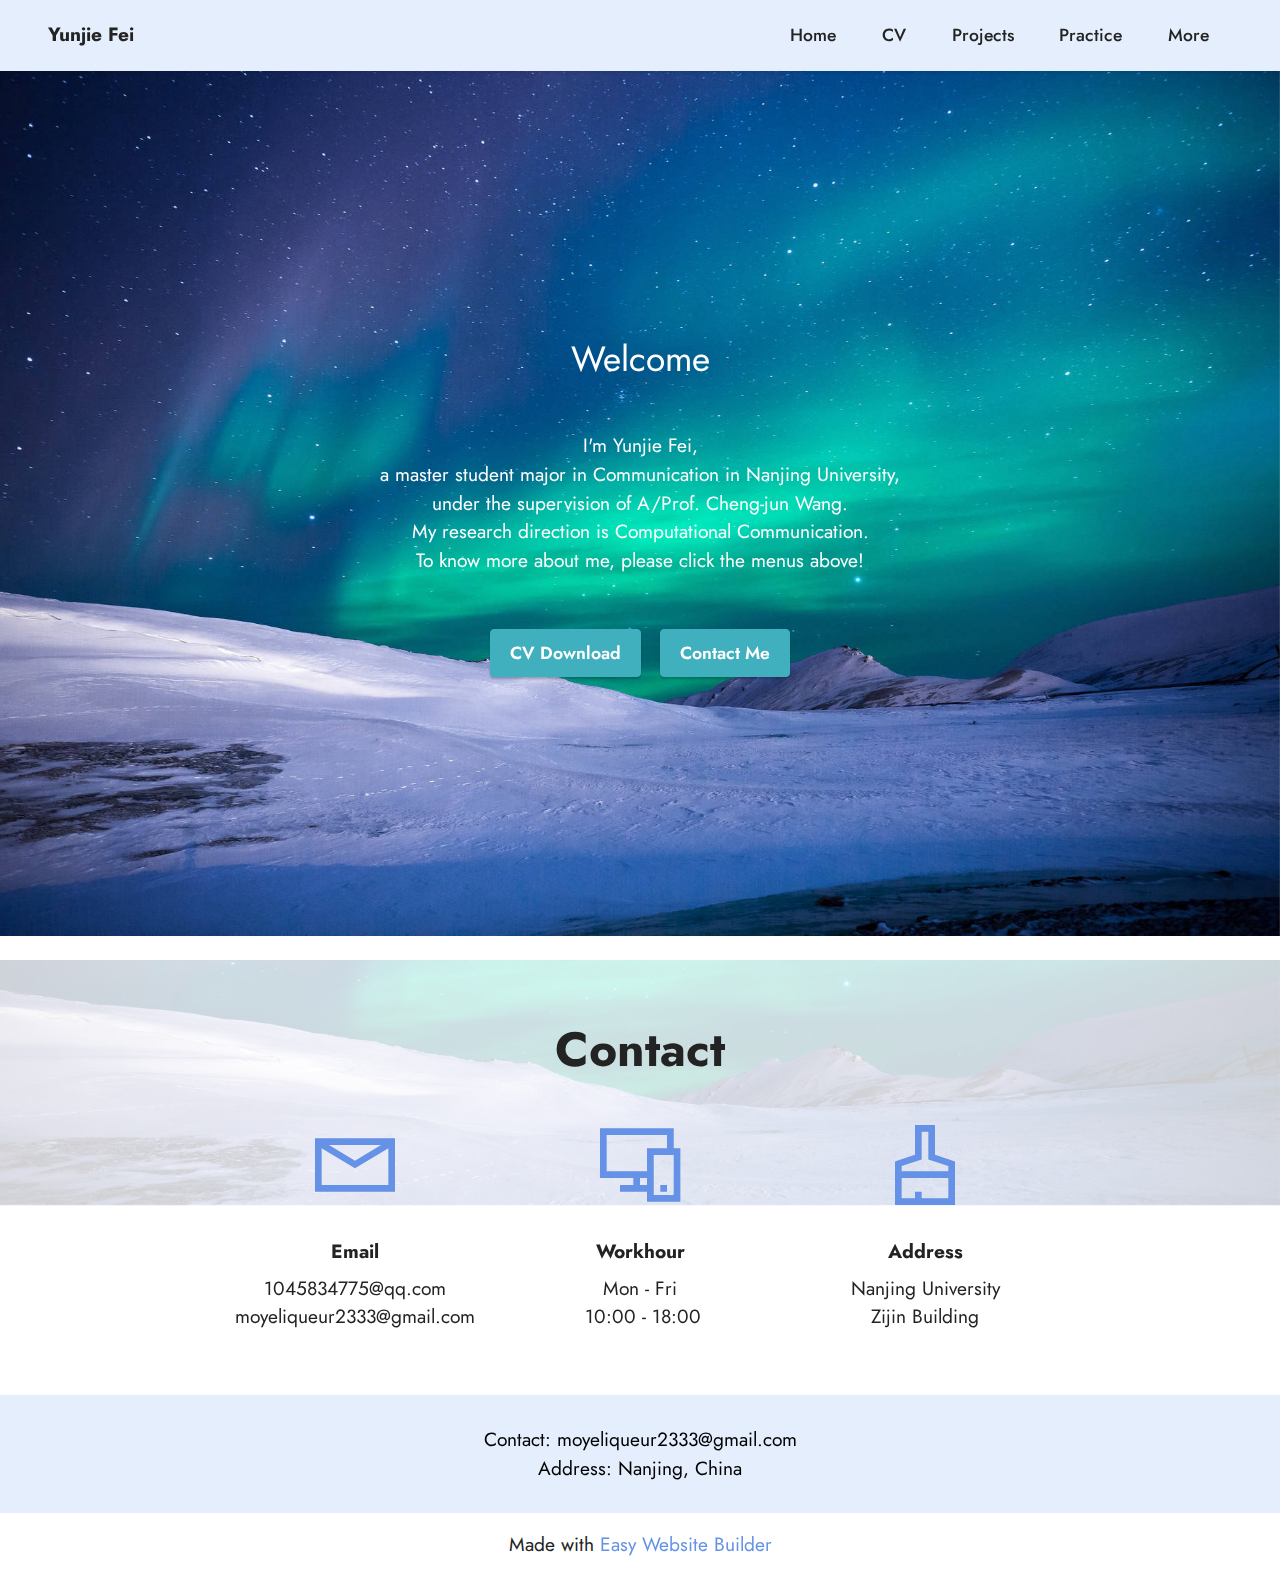
==== commit 9c4c93d4: "Add files via upload" ====
--- a/yunjiefei.github.io/index.html
+++ b/yunjiefei.github.io/index.html
@@ -146,7 +146,7 @@
             </div>
         </div>
     </div>
-</section><section class="display-7" style="padding: 0;align-items: center;justify-content: center;flex-wrap: wrap;    align-content: center;display: flex;position: relative;height: 4rem;"><a href="https://mobiri.se/2869797" style="flex: 1 1;height: 4rem;position: absolute;width: 100%;z-index: 1;"><img alt="" style="height: 4rem;" src="[data-uri]"></a><p style="margin: 0;text-align: center;" class="display-7">Made with &#8204;</p><a style="z-index:1" href="https://mobirise.com/builder/no-code-website-builder.html">No Code Website Builder</a></section><script src="assets/bootstrap/js/bootstrap.bundle.min.js"></script>  <script src="assets/parallax/jarallax.js"></script>  <script src="assets/smoothscroll/smooth-scroll.js"></script>  <script src="assets/ytplayer/index.js"></script>  <script src="assets/dropdown/js/navbar-dropdown.js"></script>  <script src="assets/theme/js/script.js"></script>  
+</section><section class="display-7" style="padding: 0;align-items: center;justify-content: center;flex-wrap: wrap;    align-content: center;display: flex;position: relative;height: 4rem;"><a href="https://mobiri.se/2869797" style="flex: 1 1;height: 4rem;position: absolute;width: 100%;z-index: 1;"><img alt="" style="height: 4rem;" src="[data-uri]"></a><p style="margin: 0;text-align: center;" class="display-7">Made with &#8204;</p><a style="z-index:1" href="https://mobirise.com/builder/easiest-website-builder.html">Easy Website Builder</a></section><script src="assets/bootstrap/js/bootstrap.bundle.min.js"></script>  <script src="assets/parallax/jarallax.js"></script>  <script src="assets/smoothscroll/smooth-scroll.js"></script>  <script src="assets/ytplayer/index.js"></script>  <script src="assets/dropdown/js/navbar-dropdown.js"></script>  <script src="assets/theme/js/script.js"></script>  
   
   
 </body>
